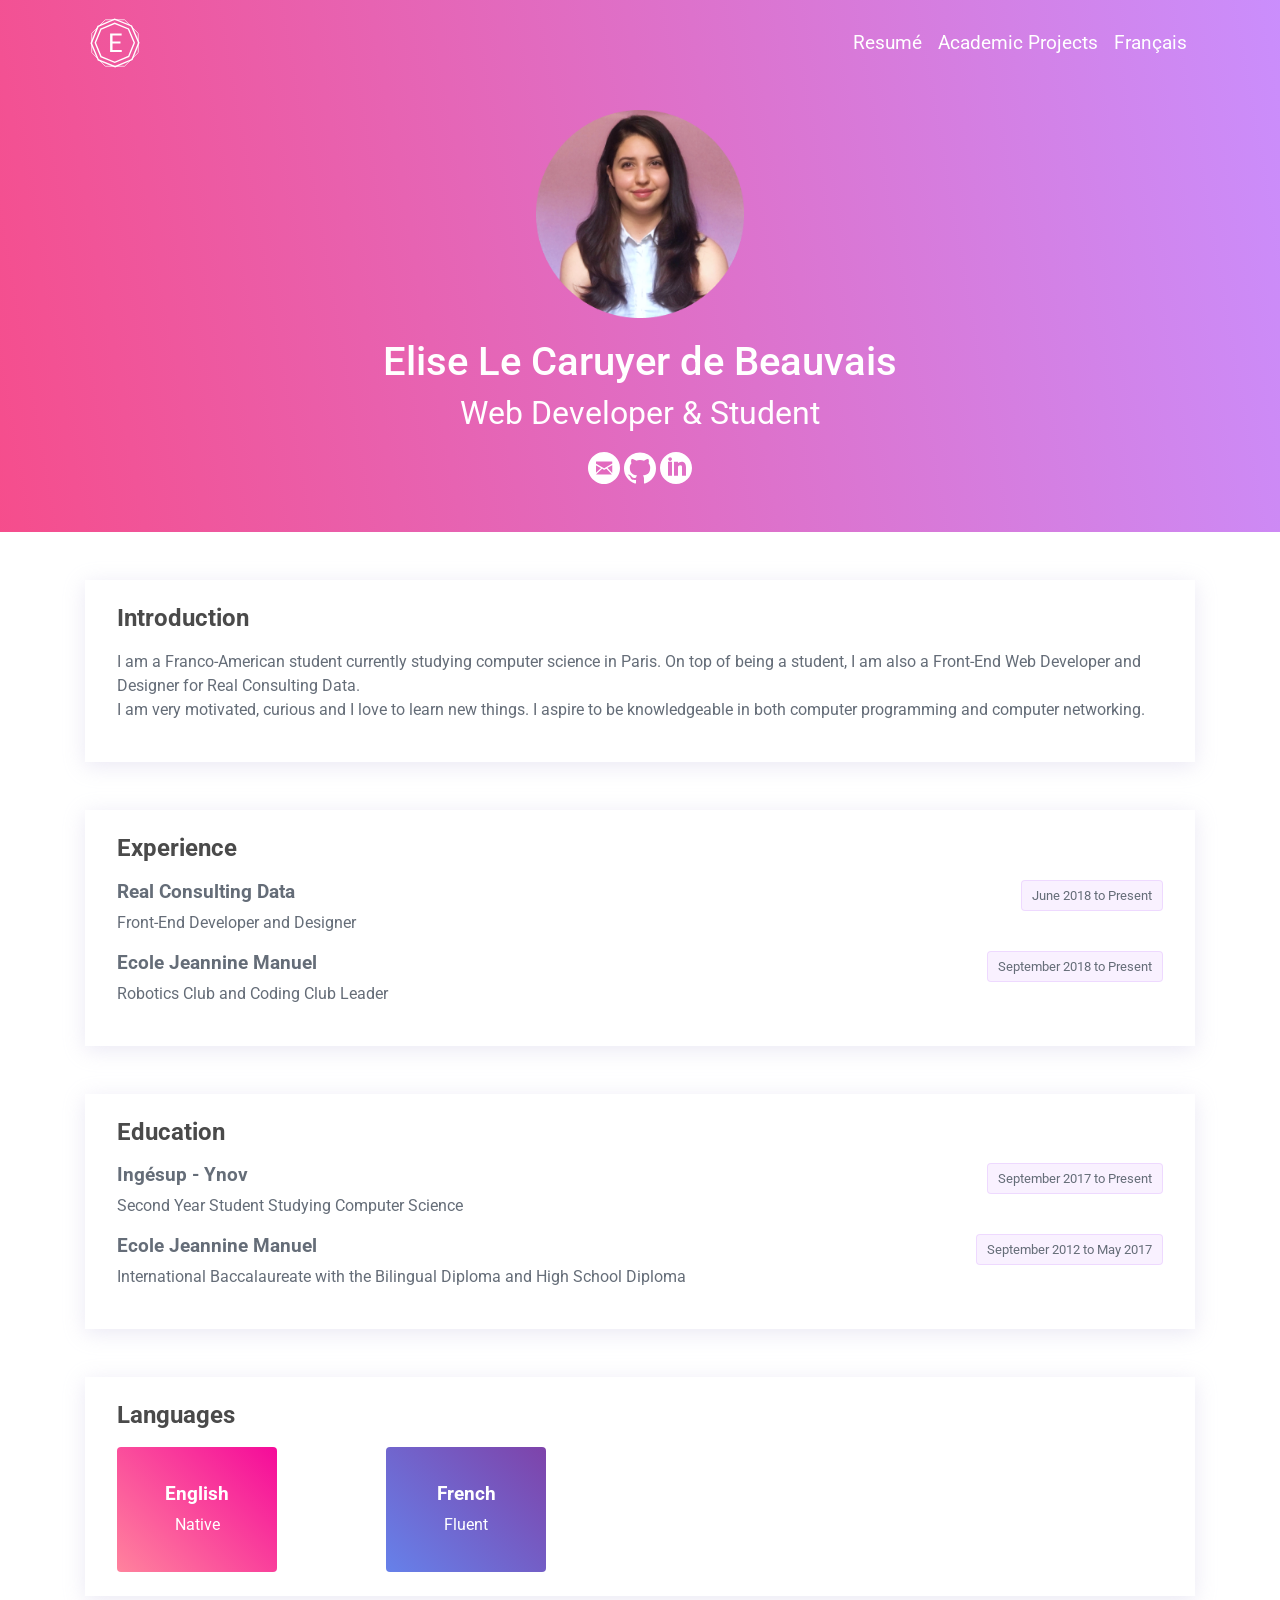
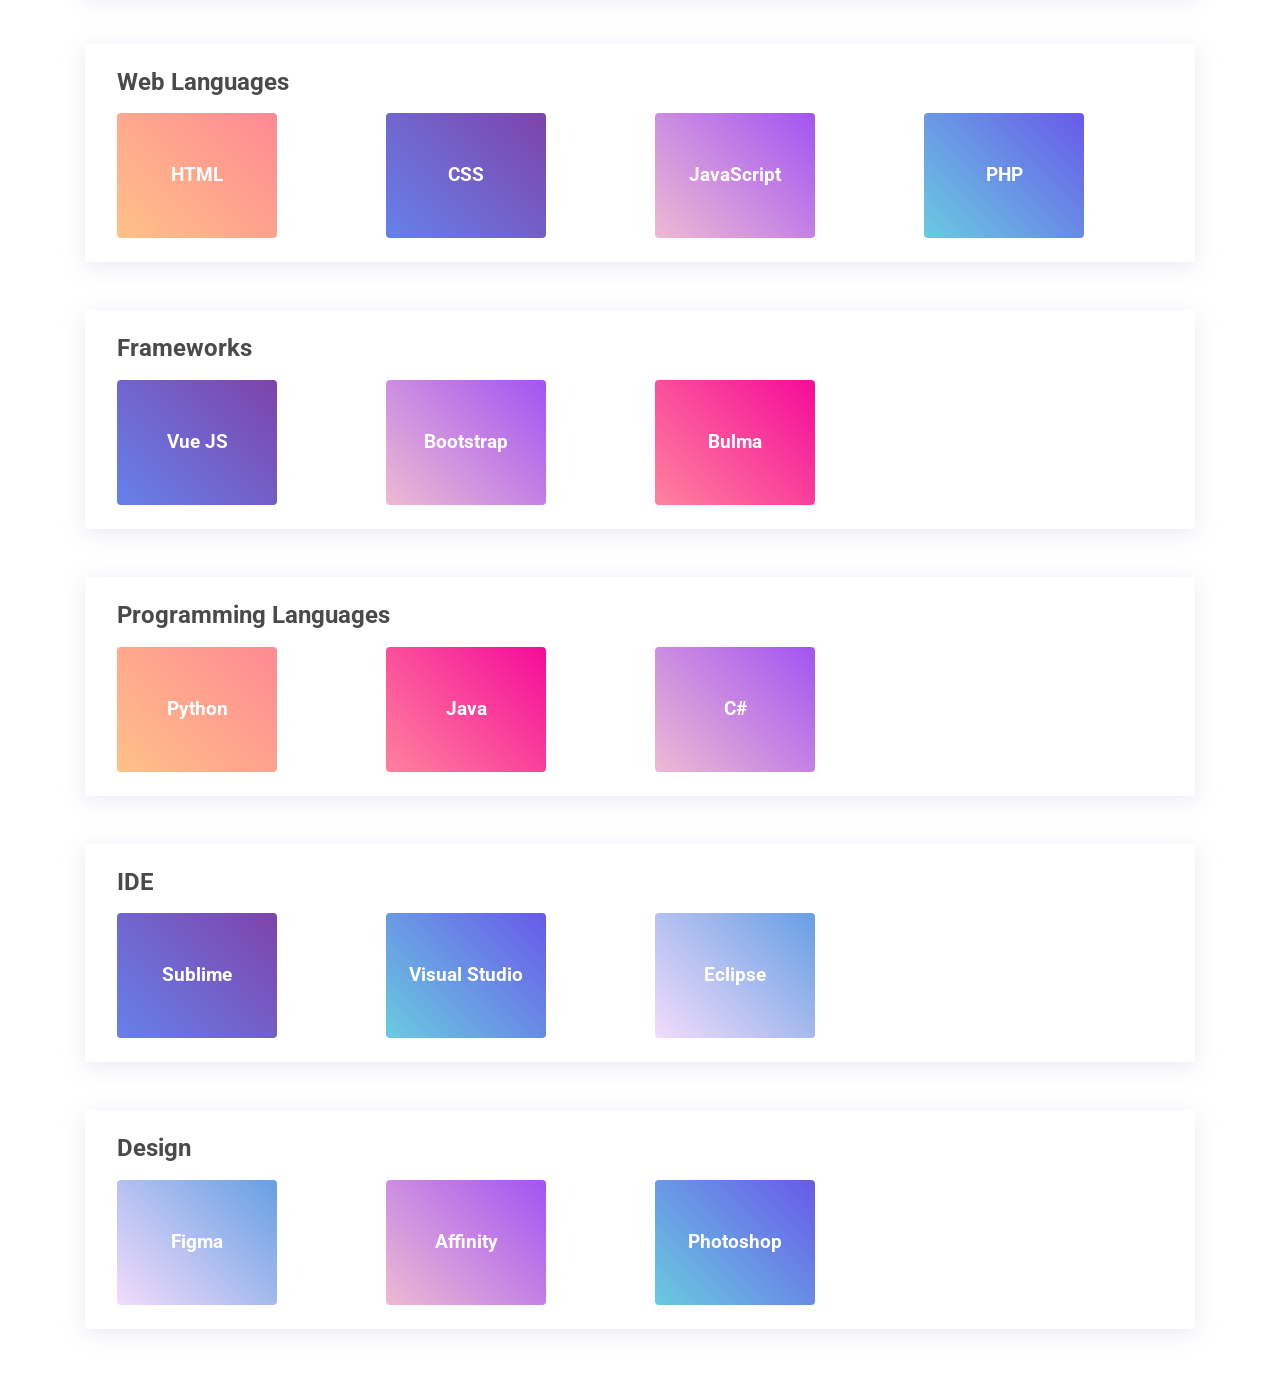
==== index.html @ 72088683 ":sparkles: New Online CV" ====
<!DOCTYPE html>
<html>
<head>
	<title>Elise LCDB</title>
	<meta charset="utf-8">
  	<meta name="viewport" content="width=device-width, initial-scale=1">
  	<link rel="stylesheet" type="text/css" href="style.css">
  	<link rel="stylesheet" href="https://maxcdn.bootstrapcdn.com/bootstrap/4.2.1/css/bootstrap.min.css">
  	<script src="https://ajax.googleapis.com/ajax/libs/jquery/3.3.1/jquery.min.js"></script>
  	<script src="https://cdnjs.cloudflare.com/ajax/libs/popper.js/1.14.6/umd/popper.min.js"></script>
  	<script src="https://maxcdn.bootstrapcdn.com/bootstrap/4.2.1/js/bootstrap.min.js"></script>
  	<link rel="icon" href="Favicon.png" type="image/x-icon"/>
<link rel="shortcut icon" href="Favicon.png" type="image/x-icon"/>
</head>
<body>
	<div class="header">
	<nav class="navbar navbar-expand-md navbar-dark">
		<div class="container">
  <a class="navbar-brand" href="#"><img src="Images/Logo.svg"></a>

  <!-- Toggler/collapsibe Button -->
  <button class="navbar-toggler" type="button" data-toggle="collapse" data-target="#collapsibleNavbar">
    <span class="navbar-toggler-icon"></span>
  </button>

  <!-- Navbar links -->
  <div class="collapse navbar-collapse" id="collapsibleNavbar">
    <ul class="navbar-nav ml-auto">
      <li class="nav-item">
        <a class="nav-link" href="#cv">Resumé</a>
      </li>
      <li class="nav-item">
        <a class="nav-link" href="https://github.com/elise-lcdb/Academic-Projects">Academic Projects</a>
      </li>
      <li class="nav-item">
        <a class="nav-link" href="index-fr.html">Français</a>
      </li> 
    </ul>
  </div> 
</div>
</nav>
<div class="container introduction">
	<br>
	<center>
	<img class="profile-image" src="Images/Elise-Profile.png">
	<h1>Elise Le Caruyer de Beauvais</h1>
	<h2>Web Developer & Student</h2>
	<a href="mailto:elise.lcdb@gmail.com"><img class="contact-icons" src="Images/mail.svg"></a>
	<a href="https://github.com/elise-lcdb"><img class="contact-icons" src="Images/github.svg"></a>
	<a href="https://www.linkedin.com/in/elise-lcdb/"><img class="contact-icons" src="Images/linkedin.svg"></a>
</center>
<br>
<br>
</div>
</div>
<br>
<br>
<section>
	<div class="container" id="cv">
		<div class="resume-card">
			<div class="card-container">
			<h4 class="resume-card-title">Introduction</h4>
			<p class="resume-card-title-paragraph">I am a Franco-American student currently studying computer science in Paris. On top of being a student, I am also a Front-End Web Developer and Designer for Real Consulting Data. <br> I am very motivated, curious and I love to learn new things. I aspire to be knowledgeable in both computer programming and computer networking.</p>
			</div>
		</div>
		<br>
		<br>
		<div class="resume-card">
			<div class="card-container">
			<h4 class="resume-card-title">Experience</h4>
			<div>
			<h6 class="resume-card-title6">Real Consulting Data</h6>
			<div class="resume-card-tag">
				<p class="resume-card-tag-content">June 2018 to Present</p>
			</div>
			</div>
			<p class="resume-card-title-paragraph">Front-End Developer and Designer</p>
			<div>
			<h6 class="resume-card-title6">Ecole Jeannine Manuel</h6>
			<div class="resume-card-tag">
				<p class="resume-card-tag-content">September 2018 to Present</p>
			</div>
			</div>
			<p class="resume-card-title-paragraph">Robotics Club and Coding Club Leader</p>
			</div>
		</div>
		<br>
		<br>
		<div class="resume-card">
			<div class="card-container">
			<h4 class="resume-card-title">Education</h4>
			<div>
			<h6 class="resume-card-title6">Ingésup - Ynov</h6>
			<div class="resume-card-tag">
				<p class="resume-card-tag-content">September 2017 to Present</p>
			</div>
			</div>
			<p class="resume-card-title-paragraph">Second Year Student Studying Computer Science</p>
			<div>
			<h6 class="resume-card-title6">Ecole Jeannine Manuel</h6>
			<div class="resume-card-tag">
				<p class="resume-card-tag-content">September 2012 to May 2017</p>
			</div>
			</div>
			<p class="resume-card-title-paragraph">International Baccalaureate with the Bilingual Diploma and High School Diploma</p>
			</div>
		</div>
		<br>
		<br>
		<div class="resume-card">
			<div class="card-container">
			<h4 class="resume-card-title">Languages</h4>
			<div class="row">
				<div class="col-md-3">
					<div class="skills-card pink">
						<h6 class="skills-card-title" style="padding-top: 15px !important;">English</h6>
						<p class="skills-card-subtitle">Native</p>
					</div>
				</div>
				<div class="col-md-3">
					<div class="skills-card purple">
						<h6 class="skills-card-title" style="padding-top: 15px !important;">French</h6>
						<p class="skills-card-subtitle">Fluent</p>
					</div>
				</div>
			</div>
			</div>
		</div>
		<br>
		<br>
		<div class="resume-card">
			<div class="card-container">
			<h4 class="resume-card-title">Web Languages</h4>
			<div class="row">
				<div class="col-md-3">
					<div class="skills-card orange">
						<h6 class="skills-card-title">HTML</h6>
					</div>
				</div>
				<div class="col-md-3">
					<div class="skills-card purple">
						<h6 class="skills-card-title">CSS</h6>
					</div>
				</div>
				<div class="col-md-3">
					<div class="skills-card lavender">
						<h6 class="skills-card-title">JavaScript</h6>
					</div>
				</div>
				<div class="col-md-3">
					<div class="skills-card blue">
						<h6 class="skills-card-title">PHP</h6>
					</div>
				</div>
			</div>
			</div>
		</div>
		<br>
		<br>
		<div class="resume-card">
			<div class="card-container">
			<h4 class="resume-card-title">Frameworks</h4>
			<div class="row">
				<div class="col-md-3">
					<div class="skills-card purple">
						<h6 class="skills-card-title">Vue JS</h6>
					</div>
				</div>
				<div class="col-md-3">
					<div class="skills-card lavender">
						<h6 class="skills-card-title">Bootstrap</h6>
					</div>
				</div>
				<div class="col-md-3">
					<div class="skills-card pink">
						<h6 class="skills-card-title">Bulma</h6>
					</div>
				</div>
			</div>
			</div>
		</div>
		<br>
		<br>
		<div class="resume-card">
			<div class="card-container">
			<h4 class="resume-card-title">Programming Languages</h4>
			<div class="row">
				<div class="col-md-3">
					<div class="skills-card orange">
						<h6 class="skills-card-title">Python</h6>
					</div>
				</div>
				<div class="col-md-3">
					<div class="skills-card pink">
						<h6 class="skills-card-title">Java</h6>
					</div>
				</div>
				<div class="col-md-3">
					<div class="skills-card lavender">
						<h6 class="skills-card-title">C#</h6>
					</div>
				</div>
			</div>
			</div>
		</div>
		<br>
		<br>
		<div class="resume-card">
			<div class="card-container">
			<h4 class="resume-card-title">IDE</h4>
			<div class="row">
				<div class="col-md-3">
					<div class="skills-card purple">
						<h6 class="skills-card-title">Sublime</h6>
					</div>
				</div>
				<div class="col-md-3">
					<div class="skills-card blue">
						<h6 class="skills-card-title">Visual Studio</h6>
					</div>
				</div>
				<div class="col-md-3">
					<div class="skills-card powderblue">
						<h6 class="skills-card-title">Eclipse</h6>
					</div>
				</div>
			</div>
			</div>
		</div>
		<br>
		<br>
		<div class="resume-card">
			<div class="card-container">
			<h4 class="resume-card-title">Design</h4>
			<div class="row">
				<div class="col-md-3">
					<div class="skills-card powderblue">
						<h6 class="skills-card-title">Figma</h6>
					</div>
				</div>
				<div class="col-md-3">
					<div class="skills-card lavender">
						<h6 class="skills-card-title">Affinity</h6>
					</div>
				</div>
				<div class="col-md-3">
					<div class="skills-card blue">
						<h6 class="skills-card-title">Photoshop</h6>
					</div>
				</div>
			</div>
			</div>
		</div>
	</div>
</section>
<br>
<br>


</body>
</html>
---- style.css ----
/**************************
		   FONTS
**************************/
@import url('https://fonts.googleapis.com/css?family=Roboto:400,500,700');
body{
	font-family: 'Roboto', sans-serif;
}
/**************************
		   NAVBAR
**************************/
.header .navbar{

}
.header .nav-link{
	color: white !important;
	font-size: 1.2em;
}
.header .navbar-brand img{
	width: 3em;
	height: auto;
}
.navbar-dark .navbar-toggler{
	border: none !important;
	color: white !important;
}
/**************************
		 HEADER
**************************/
.header{
	background: linear-gradient(80.07deg, rgba(244, 46, 120, 0.85) 0%, rgba(193, 122, 252, 0.85) 100%);;
}
.profile-image{
	margin: 0 auto;
	width: 13em;
	height: auto;
}
.introduction{
	color: white;
}
.introduction h1{
	margin-top: 0.5em;
}
.introduction h2{
	font-weight: 400;
	margin-bottom: 20px;
}
.contact-icons{
	width: 2em;
	height: auto;

}
/**************************
		RESUMÉ
**************************/
.resume-card{
	box-shadow: 0 4px 20px 0 RGBA(184,178,217,.3);
}
.card-container{
	padding: 1.5em 2em;
}
.resume-card-title{
	color: #4a4a4a;
	font-weight: bold;
	margin-bottom: 0.7em;
}
.resume-card-title6{
	color: #656D78;
	font-weight: bold;
	font-size: 1.2em;
	display: inline-block;
}
.resume-card-title-paragraph{
	color: #656D78;
}
.resume-card-tag{
	border: 1px solid rgba(193, 122, 252, 0.2);
	border-radius: 4px;
	background: rgba(193, 122, 252, 0.1);
	padding: 5px 10px;
	width: fit-content;
	display: inline-block;
	float: right;
}
.resume-card-tag-content{
	margin-bottom: 0px;
	color: #656D78;
	font-size: 0.8em;
}
.skills-card{
	text-align: center;
	border-radius: 4px;
	padding: 20px 10px;
	width: 160px;
    height: 125px;
}
.skills-card-title{
	color: white;
	font-size: 1.2em;
	font-weight: bold;
	padding-top: 30px;
}
.skills-card-subtitle{
	color: white;
	margin-bottom: 0px !important;
}
.skills-card.pink{
	background: linear-gradient(45deg, #FF839D 0%, #F50B9A 100%);
}
.skills-card.purple{
	background: linear-gradient(45deg, #6681EA 0%, #7E43AA 100%);
}
.skills-card.orange{
	background: linear-gradient(45deg, #FEC188 0%, #FF8993 100%);
}
.skills-card.lavender{
	background: linear-gradient(45deg, #EFBAD3 0%, #A254F2 100%);
}
.skills-card.blue{
	background: linear-gradient(45deg, #6ACBE0 0%, #6859EA 100%);
}
.skills-card.powderblue{
	background: linear-gradient(45deg, #F3DCFB 0%, #679FE4 100%);
}
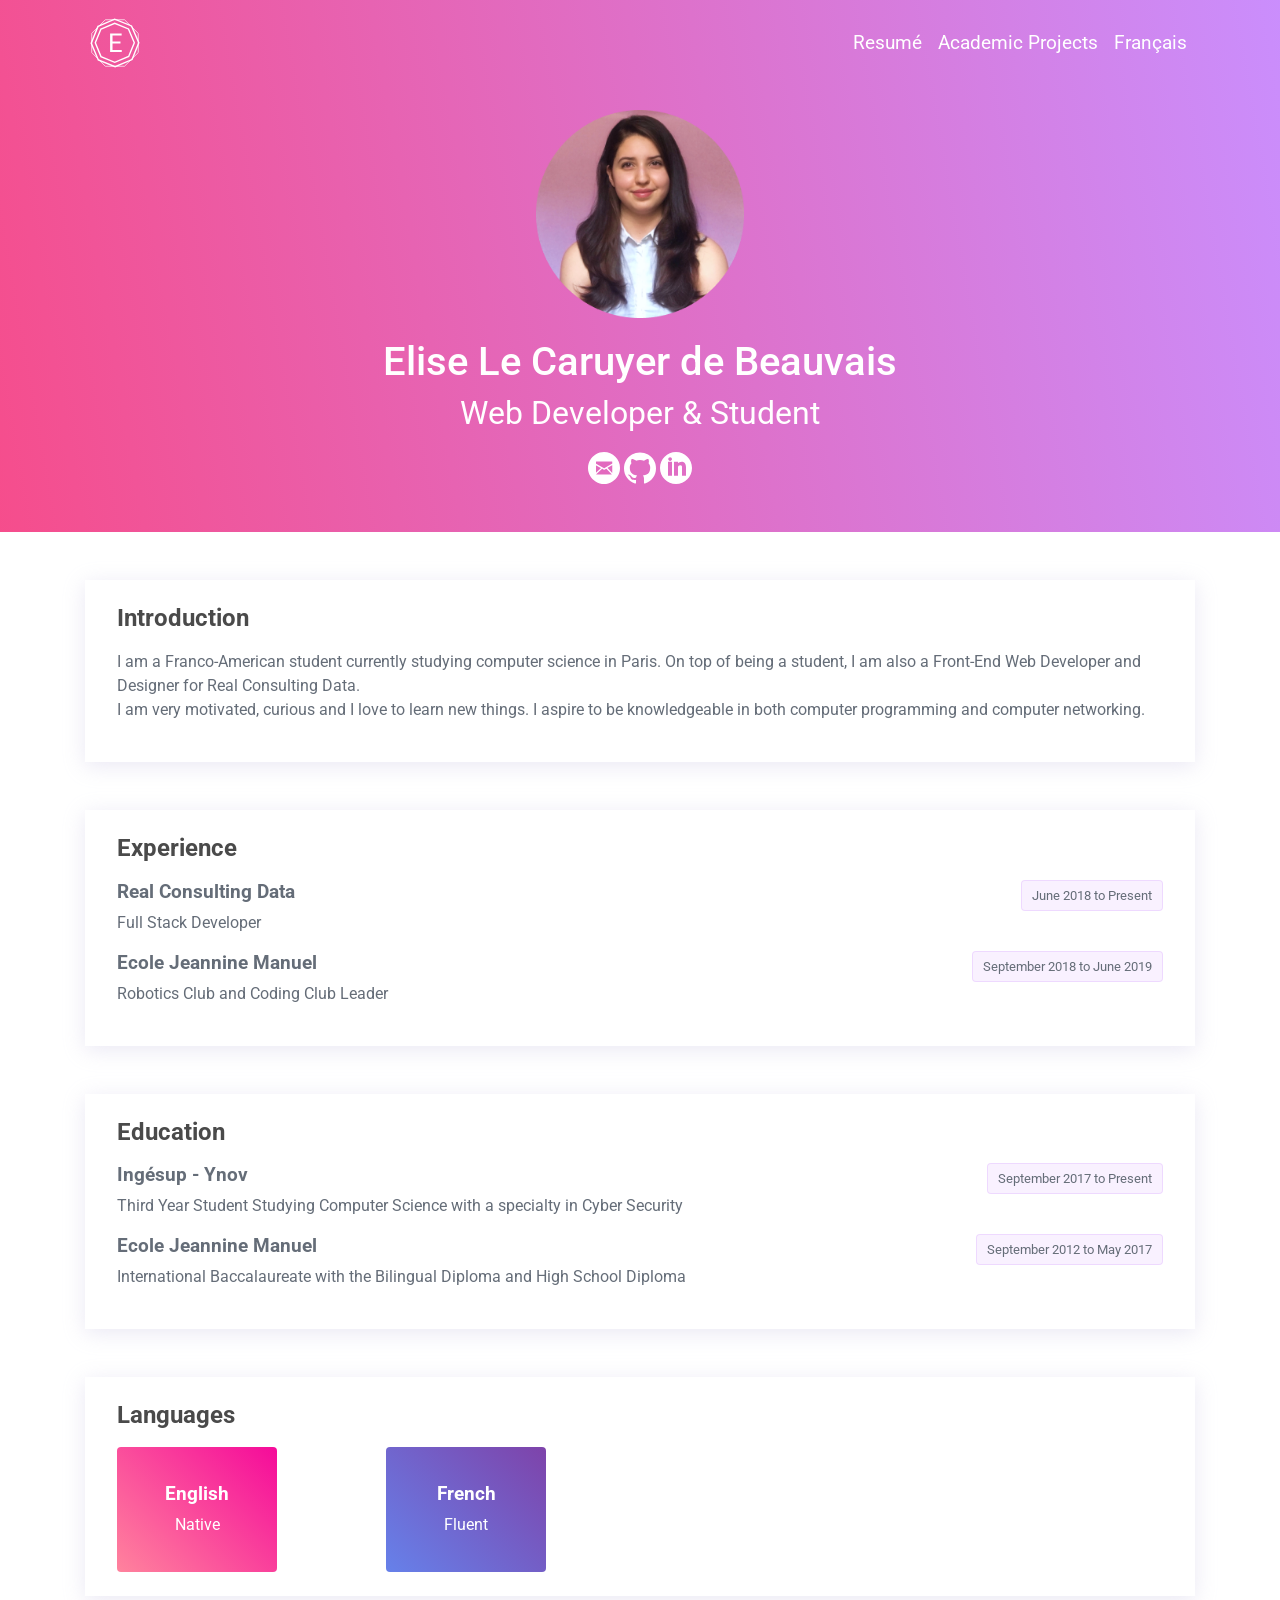
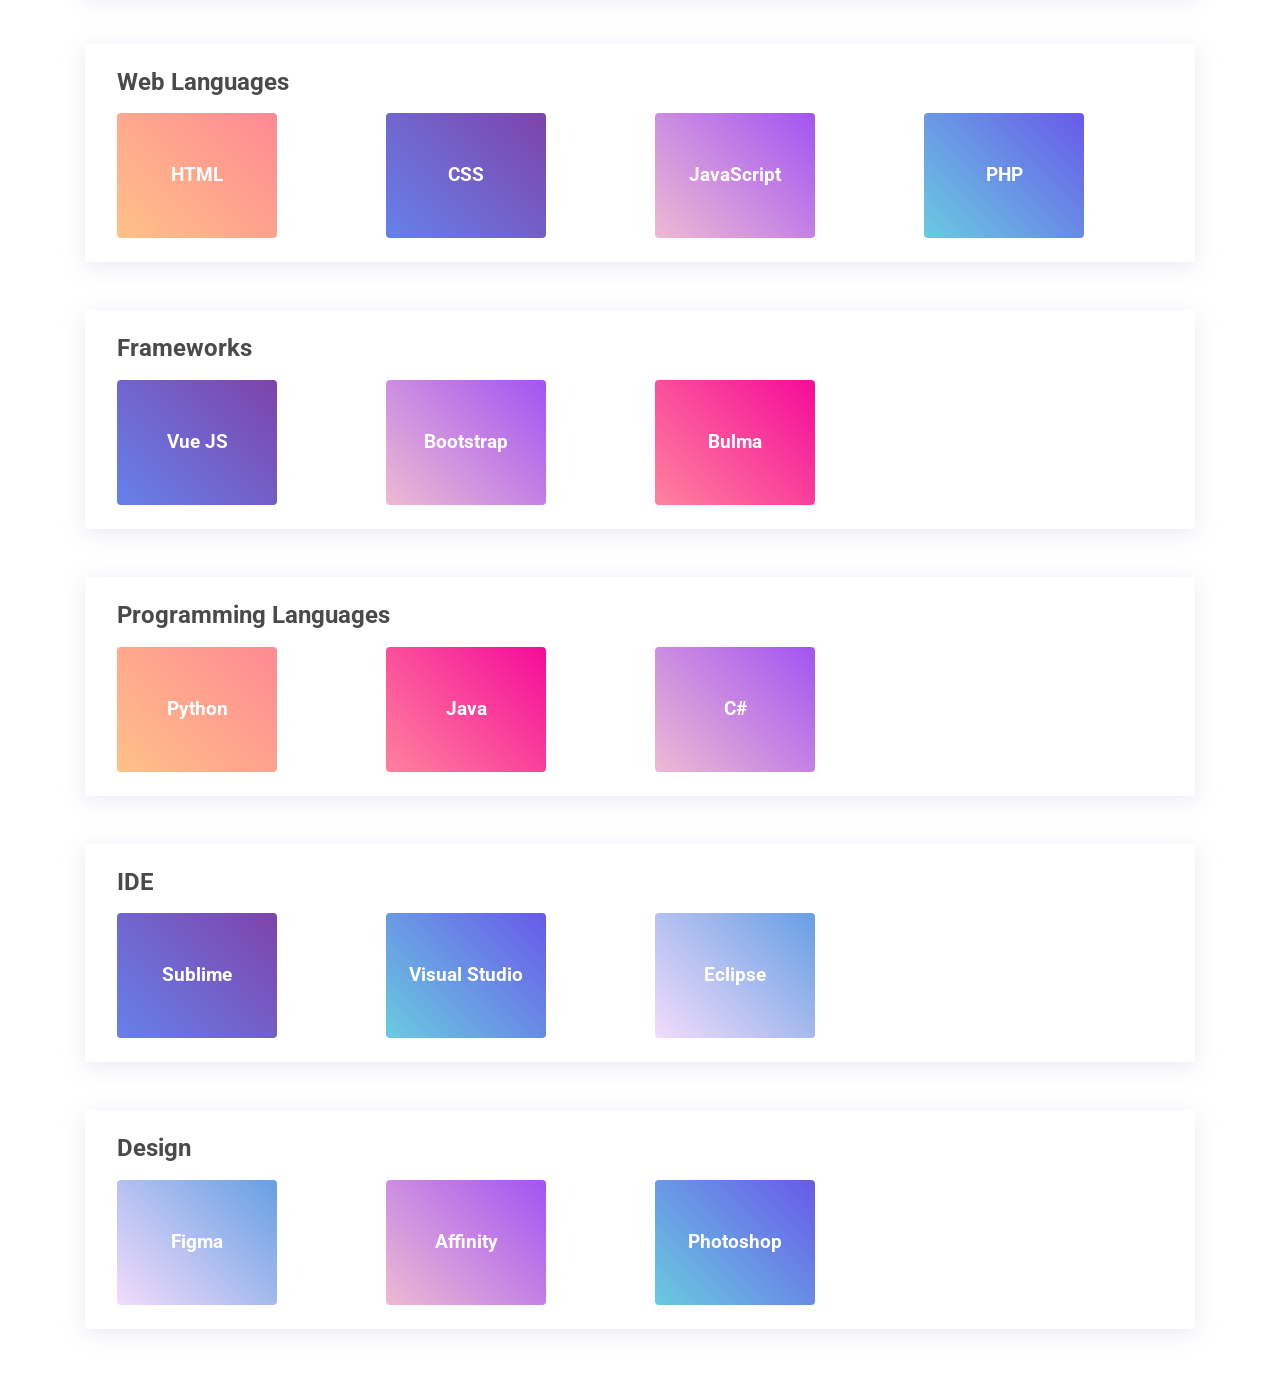
==== commit c91f7488: "🌻Update Info" ====
--- a/index.html
+++ b/index.html
@@ -74,11 +74,11 @@
 				<p class="resume-card-tag-content">June 2018 to Present</p>
 			</div>
 			</div>
-			<p class="resume-card-title-paragraph">Front-End Developer and Designer</p>
+			<p class="resume-card-title-paragraph">Full Stack Developer</p>
 			<div>
 			<h6 class="resume-card-title6">Ecole Jeannine Manuel</h6>
 			<div class="resume-card-tag">
-				<p class="resume-card-tag-content">September 2018 to Present</p>
+				<p class="resume-card-tag-content">September 2018 to June 2019</p>
 			</div>
 			</div>
 			<p class="resume-card-title-paragraph">Robotics Club and Coding Club Leader</p>
@@ -95,7 +95,7 @@
 				<p class="resume-card-tag-content">September 2017 to Present</p>
 			</div>
 			</div>
-			<p class="resume-card-title-paragraph">Second Year Student Studying Computer Science</p>
+			<p class="resume-card-title-paragraph">Third Year Student Studying Computer Science with a specialty in Cyber Security</p>
 			<div>
 			<h6 class="resume-card-title6">Ecole Jeannine Manuel</h6>
 			<div class="resume-card-tag">
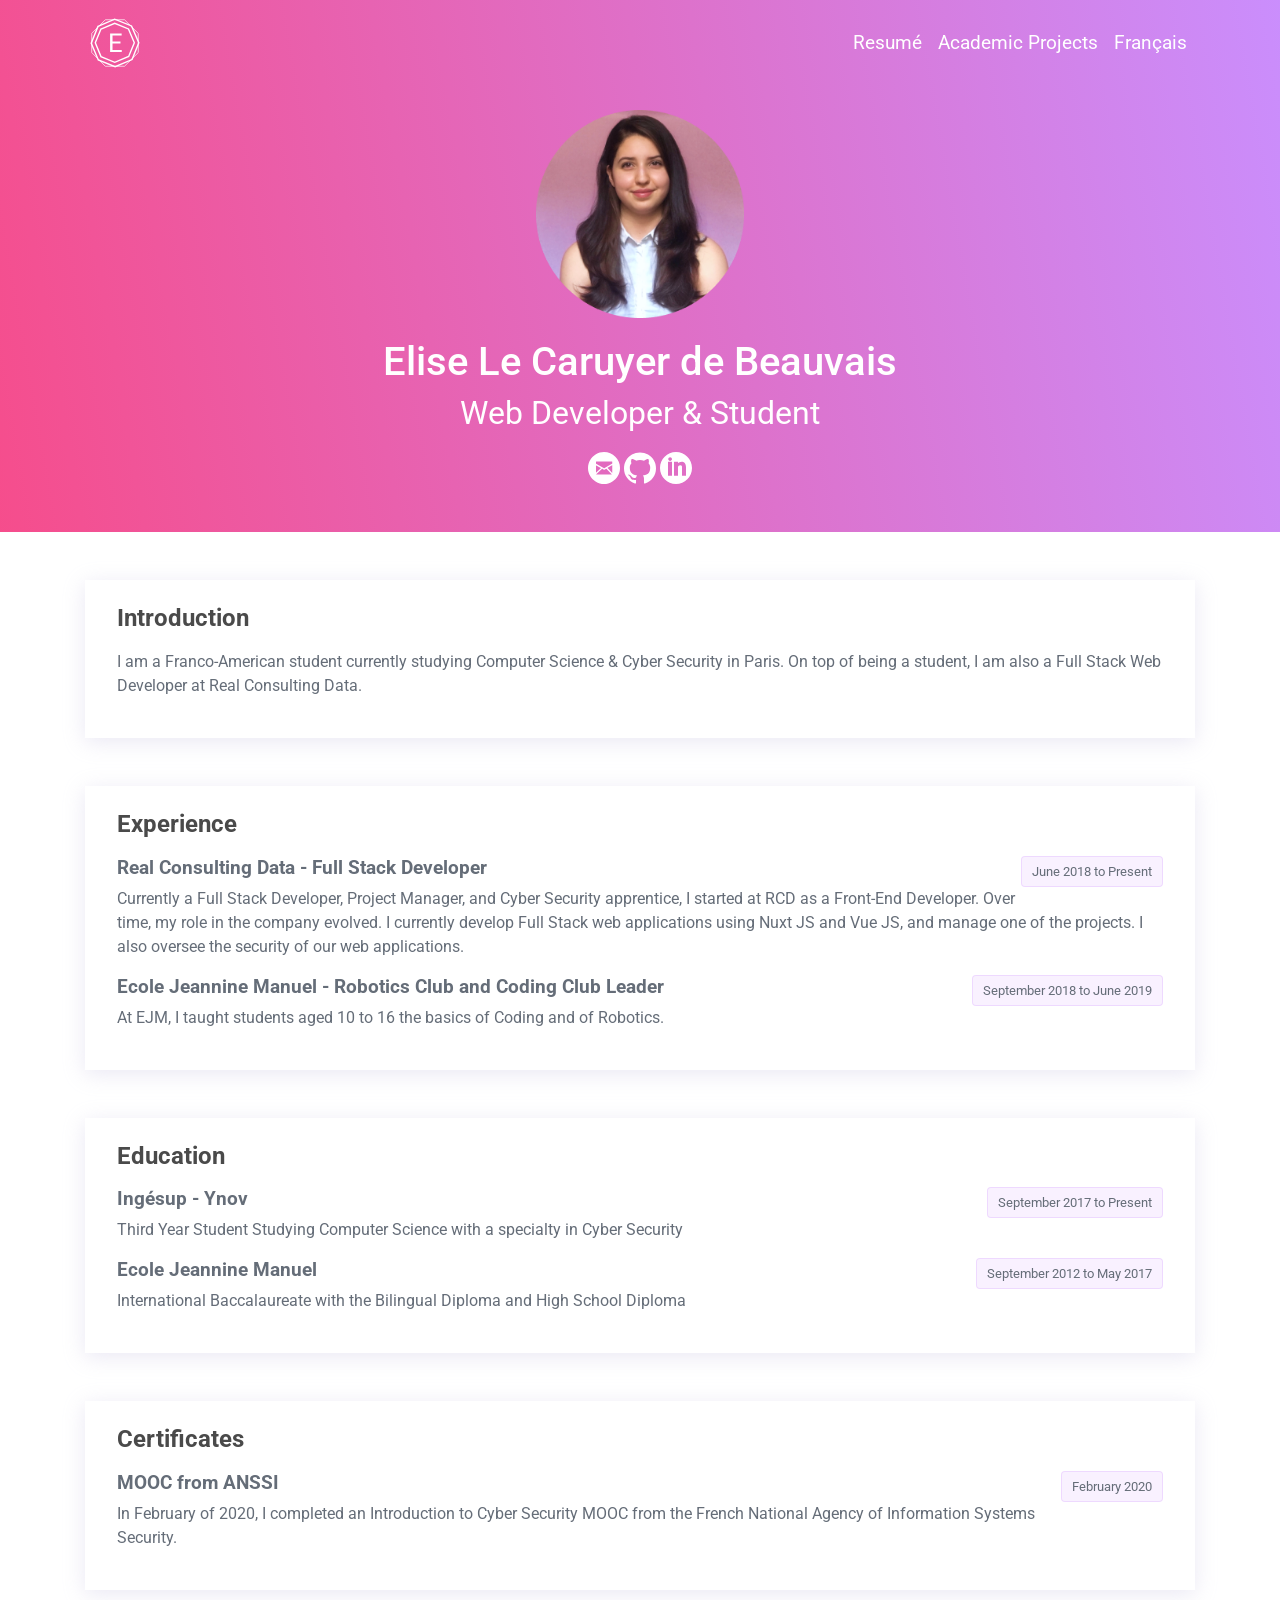
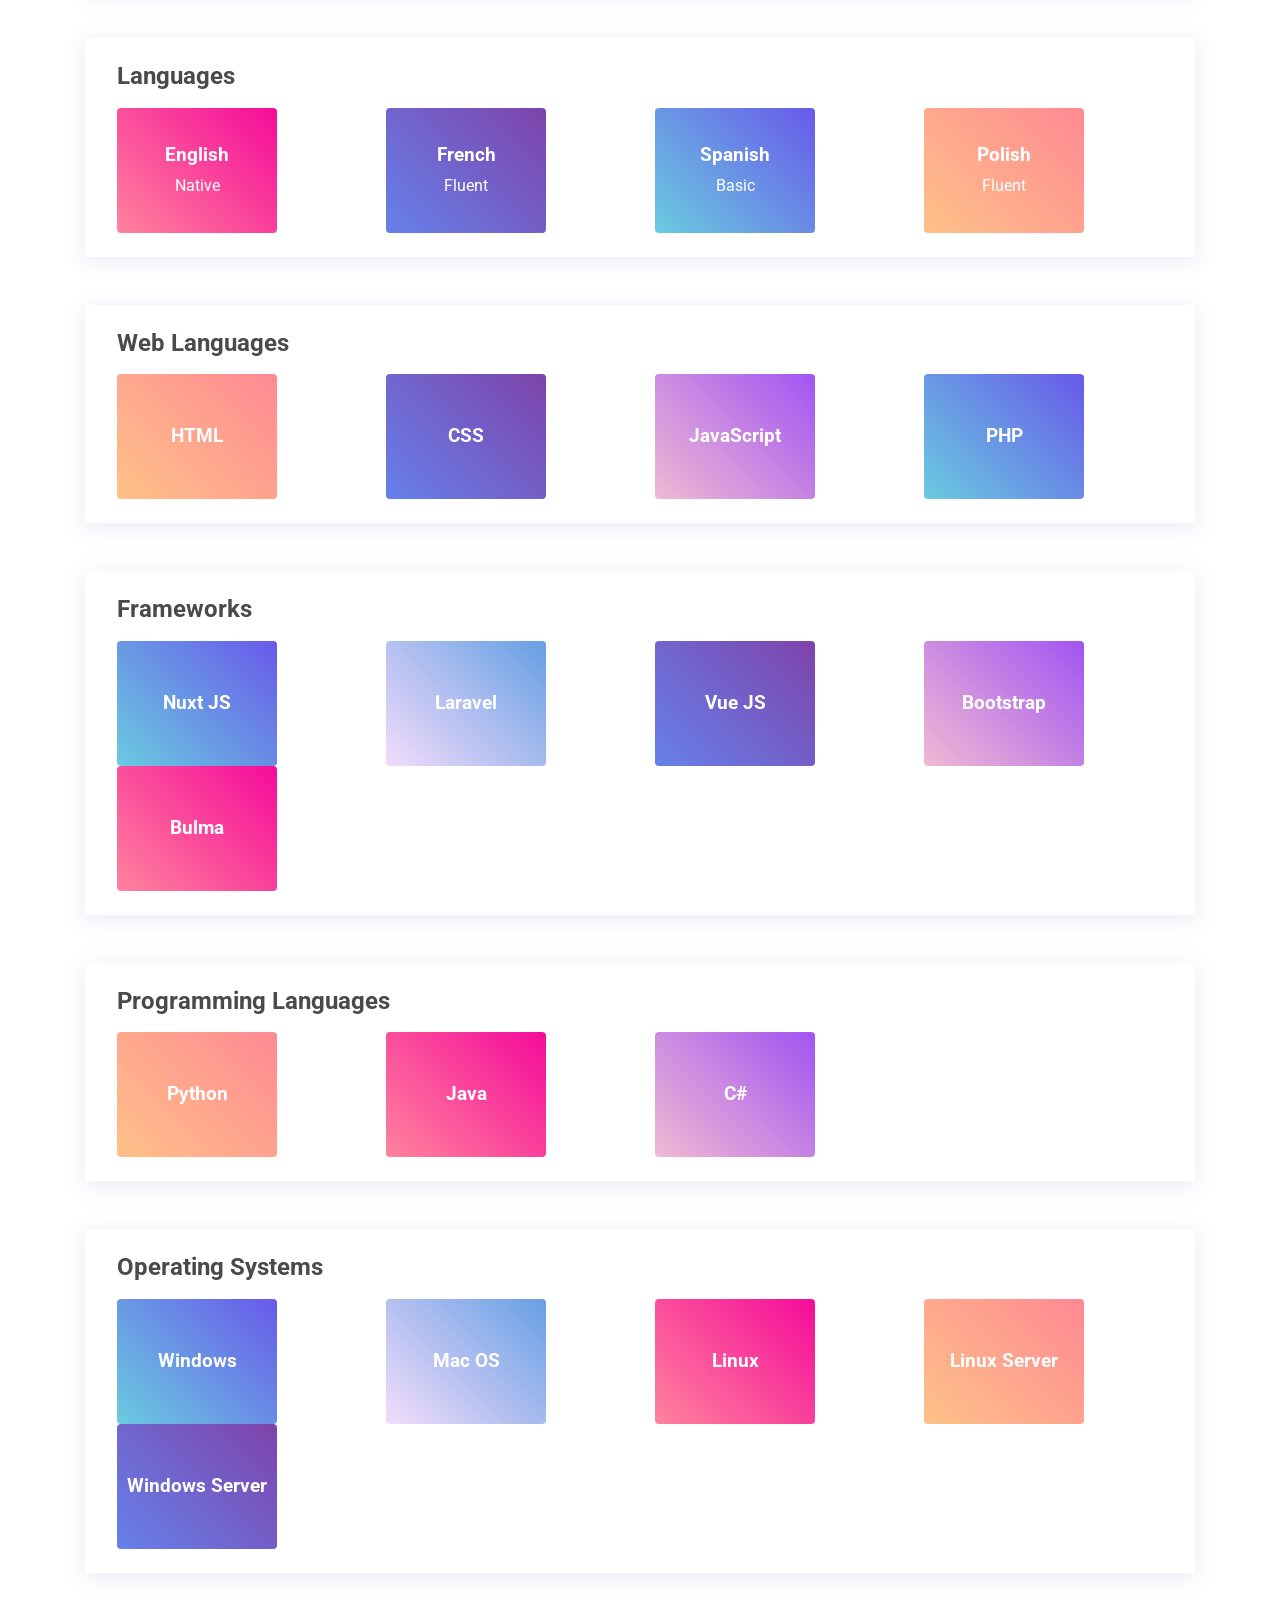
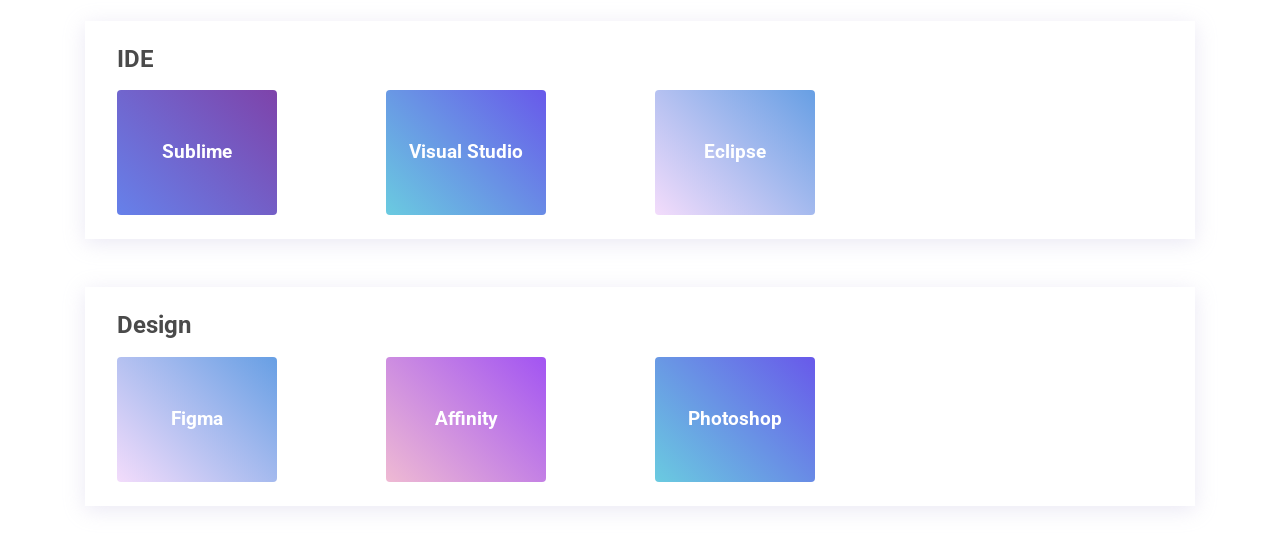
==== commit c909706f: "🌻Info updated with cyber security information" ====
--- a/index.html
+++ b/index.html
@@ -60,7 +60,7 @@
 		<div class="resume-card">
 			<div class="card-container">
 			<h4 class="resume-card-title">Introduction</h4>
-			<p class="resume-card-title-paragraph">I am a Franco-American student currently studying computer science in Paris. On top of being a student, I am also a Front-End Web Developer and Designer for Real Consulting Data. <br> I am very motivated, curious and I love to learn new things. I aspire to be knowledgeable in both computer programming and computer networking.</p>
+			<p class="resume-card-title-paragraph">I am a Franco-American student currently studying Computer Science & Cyber Security in Paris. On top of being a student, I am also a Full Stack Web Developer at Real Consulting Data.</p>
 			</div>
 		</div>
 		<br>
@@ -69,40 +69,54 @@
 			<div class="card-container">
 			<h4 class="resume-card-title">Experience</h4>
 			<div>
-			<h6 class="resume-card-title6">Real Consulting Data</h6>
+			<h6 class="resume-card-title6">Real Consulting Data - Full Stack Developer</h6>
 			<div class="resume-card-tag">
 				<p class="resume-card-tag-content">June 2018 to Present</p>
 			</div>
 			</div>
-			<p class="resume-card-title-paragraph">Full Stack Developer</p>
+			<p class="resume-card-title-paragraph">Currently a Full Stack Developer, Project Manager, and Cyber Security apprentice, I started at RCD as a Front-End Developer. Over time, my role in the company evolved. I currently develop Full Stack web applications using Nuxt JS and Vue JS, and manage one of the projects. I also oversee the security of our web applications. </p>
+			<div>
+			<h6 class="resume-card-title6">Ecole Jeannine Manuel - Robotics Club and Coding Club Leader</h6>
+			<div class="resume-card-tag">
+				<p class="resume-card-tag-content">September 2018 to June 2019</p>
+			</div>
+			</div>
+			<p class="resume-card-title-paragraph">At EJM, I taught students aged 10 to 16 the basics of Coding and of Robotics.</p>
+			</div>
+		</div>
+		<br>
+		<br>
+		<div class="resume-card">
+			<div class="card-container">
+			<h4 class="resume-card-title">Education</h4>
+			<div>
+			<h6 class="resume-card-title6">Ingésup - Ynov</h6>
+			<div class="resume-card-tag">
+				<p class="resume-card-tag-content">September 2017 to Present</p>
+			</div>
+			</div>
+			<p class="resume-card-title-paragraph">Third Year Student Studying Computer Science with a specialty in Cyber Security</p>
 			<div>
 			<h6 class="resume-card-title6">Ecole Jeannine Manuel</h6>
 			<div class="resume-card-tag">
-				<p class="resume-card-tag-content">September 2018 to June 2019</p>
-			</div>
-			</div>
-			<p class="resume-card-title-paragraph">Robotics Club and Coding Club Leader</p>
-			</div>
-		</div>
-		<br>
-		<br>
-		<div class="resume-card">
-			<div class="card-container">
-			<h4 class="resume-card-title">Education</h4>
-			<div>
-			<h6 class="resume-card-title6">Ingésup - Ynov</h6>
-			<div class="resume-card-tag">
-				<p class="resume-card-tag-content">September 2017 to Present</p>
-			</div>
-			</div>
-			<p class="resume-card-title-paragraph">Third Year Student Studying Computer Science with a specialty in Cyber Security</p>
-			<div>
-			<h6 class="resume-card-title6">Ecole Jeannine Manuel</h6>
-			<div class="resume-card-tag">
 				<p class="resume-card-tag-content">September 2012 to May 2017</p>
 			</div>
 			</div>
 			<p class="resume-card-title-paragraph">International Baccalaureate with the Bilingual Diploma and High School Diploma</p>
+			</div>
+		</div>
+		<br>
+		<br>
+				<div class="resume-card">
+			<div class="card-container">
+			<h4 class="resume-card-title">Certificates</h4>
+			<div>
+			<h6 class="resume-card-title6">MOOC from ANSSI</h6>
+			<div class="resume-card-tag">
+				<p class="resume-card-tag-content">February 2020</p>
+			</div>
+			</div>
+			<p class="resume-card-title-paragraph">In February of 2020, I completed an Introduction to Cyber Security MOOC from the French National Agency of Information Systems Security.</p>
 			</div>
 		</div>
 		<br>
@@ -123,6 +137,18 @@
 						<p class="skills-card-subtitle">Fluent</p>
 					</div>
 				</div>
+				<div class="col-md-3">
+					<div class="skills-card blue">
+						<h6 class="skills-card-title" style="padding-top: 15px !important;">Spanish</h6>
+						<p class="skills-card-subtitle">Basic</p>
+					</div>
+				</div>
+				<div class="col-md-3">
+					<div class="skills-card orange">
+						<h6 class="skills-card-title" style="padding-top: 15px !important;">Polish</h6>
+						<p class="skills-card-subtitle">Fluent</p>
+					</div>
+				</div>
 			</div>
 			</div>
 		</div>
@@ -152,6 +178,7 @@
 						<h6 class="skills-card-title">PHP</h6>
 					</div>
 				</div>
+				
 			</div>
 			</div>
 		</div>
@@ -161,6 +188,16 @@
 			<div class="card-container">
 			<h4 class="resume-card-title">Frameworks</h4>
 			<div class="row">
+				<div class="col-md-3">
+					<div class="skills-card blue">
+						<h6 class="skills-card-title">Nuxt JS</h6>
+					</div>
+				</div>
+				<div class="col-md-3">
+					<div class="skills-card powderblue">
+						<h6 class="skills-card-title">Laravel</h6>
+					</div>
+				</div>
 				<div class="col-md-3">
 					<div class="skills-card purple">
 						<h6 class="skills-card-title">Vue JS</h6>
@@ -176,6 +213,7 @@
 						<h6 class="skills-card-title">Bulma</h6>
 					</div>
 				</div>
+				
 			</div>
 			</div>
 		</div>
@@ -198,6 +236,40 @@
 				<div class="col-md-3">
 					<div class="skills-card lavender">
 						<h6 class="skills-card-title">C#</h6>
+					</div>
+				</div>
+			</div>
+			</div>
+		</div>
+		<br>
+		<br>
+				<div class="resume-card">
+			<div class="card-container">
+			<h4 class="resume-card-title">Operating Systems</h4>
+			<div class="row">
+				<div class="col-md-3">
+					<div class="skills-card blue">
+						<h6 class="skills-card-title">Windows</h6>
+					</div>
+				</div>
+				<div class="col-md-3">
+					<div class="skills-card powderblue">
+						<h6 class="skills-card-title">Mac OS</h6>
+					</div>
+				</div>
+				<div class="col-md-3">
+					<div class="skills-card pink">
+						<h6 class="skills-card-title">Linux</h6>
+					</div>
+				</div>
+				<div class="col-md-3">
+					<div class="skills-card orange">
+						<h6 class="skills-card-title">Linux Server</h6>
+					</div>
+				</div>
+				<div class="col-md-3">
+					<div class="skills-card purple">
+						<h6 class="skills-card-title">Windows Server</h6>
 					</div>
 				</div>
 			</div>
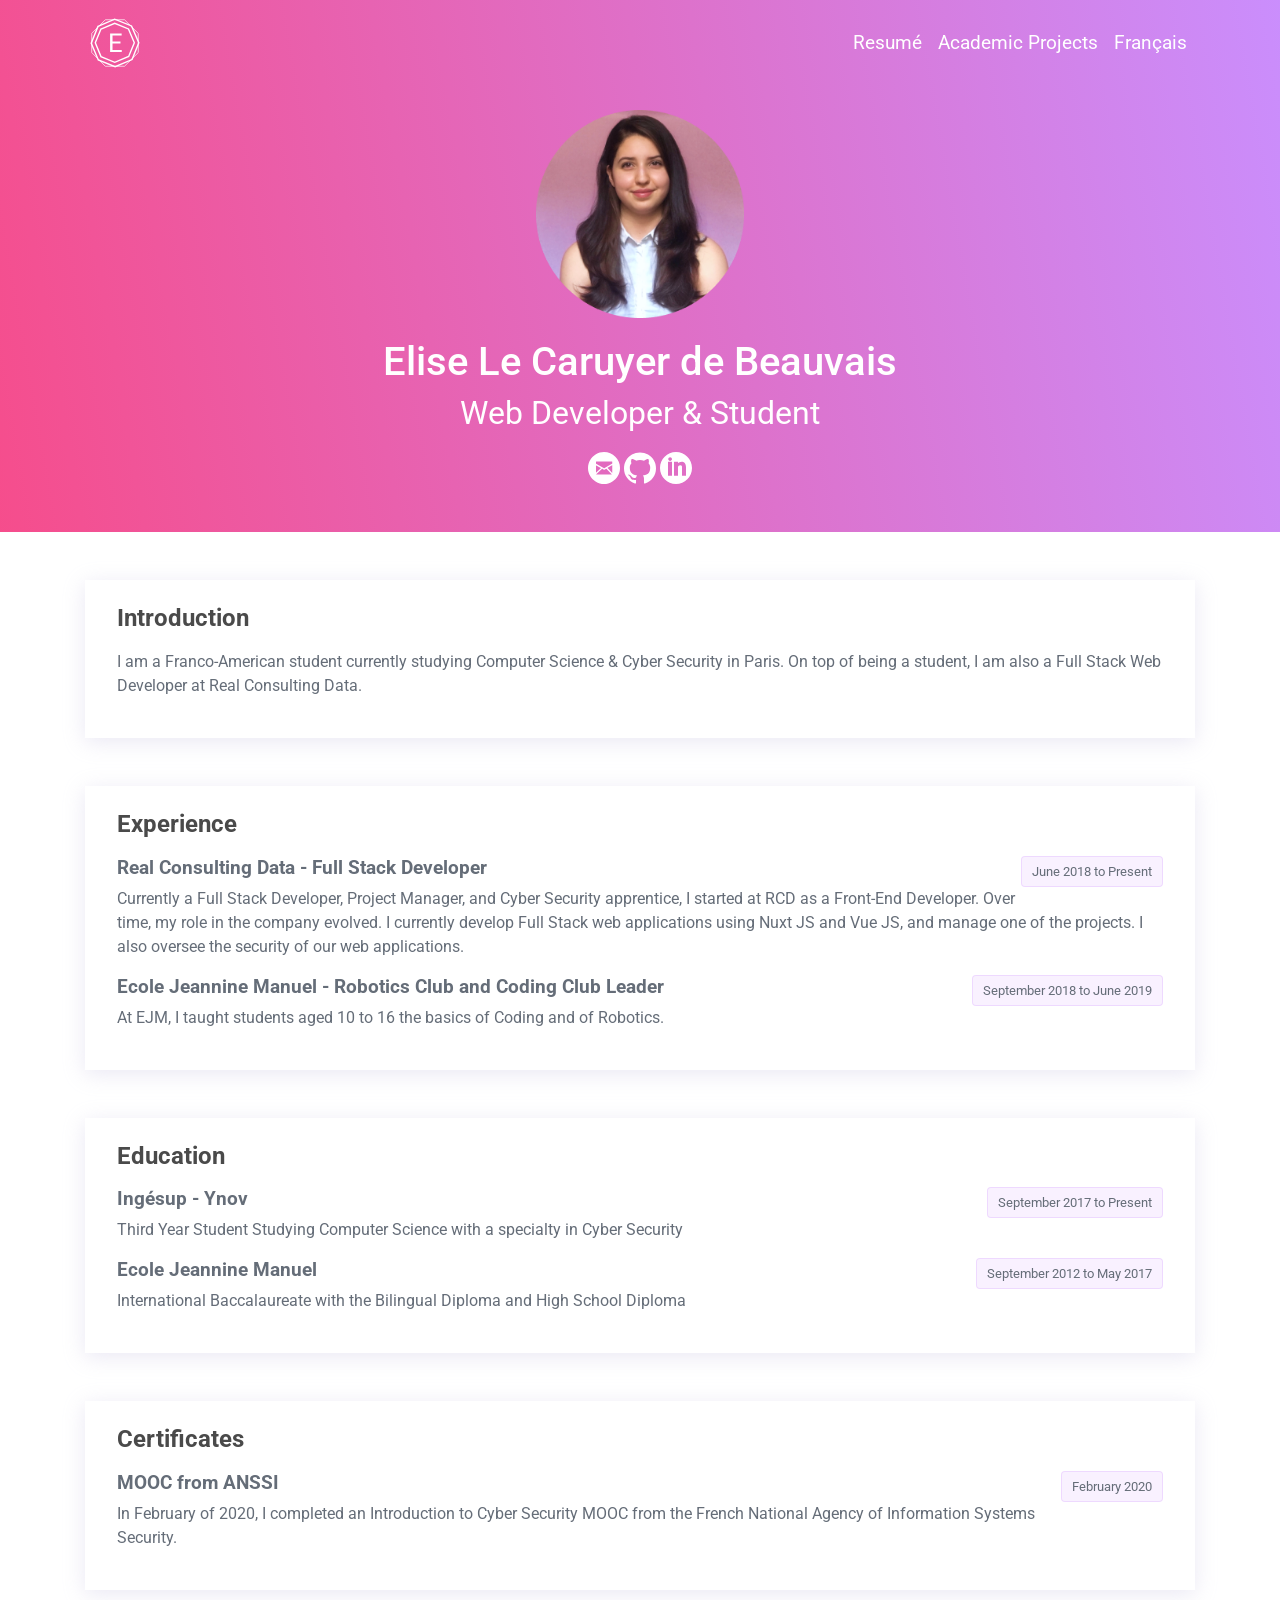
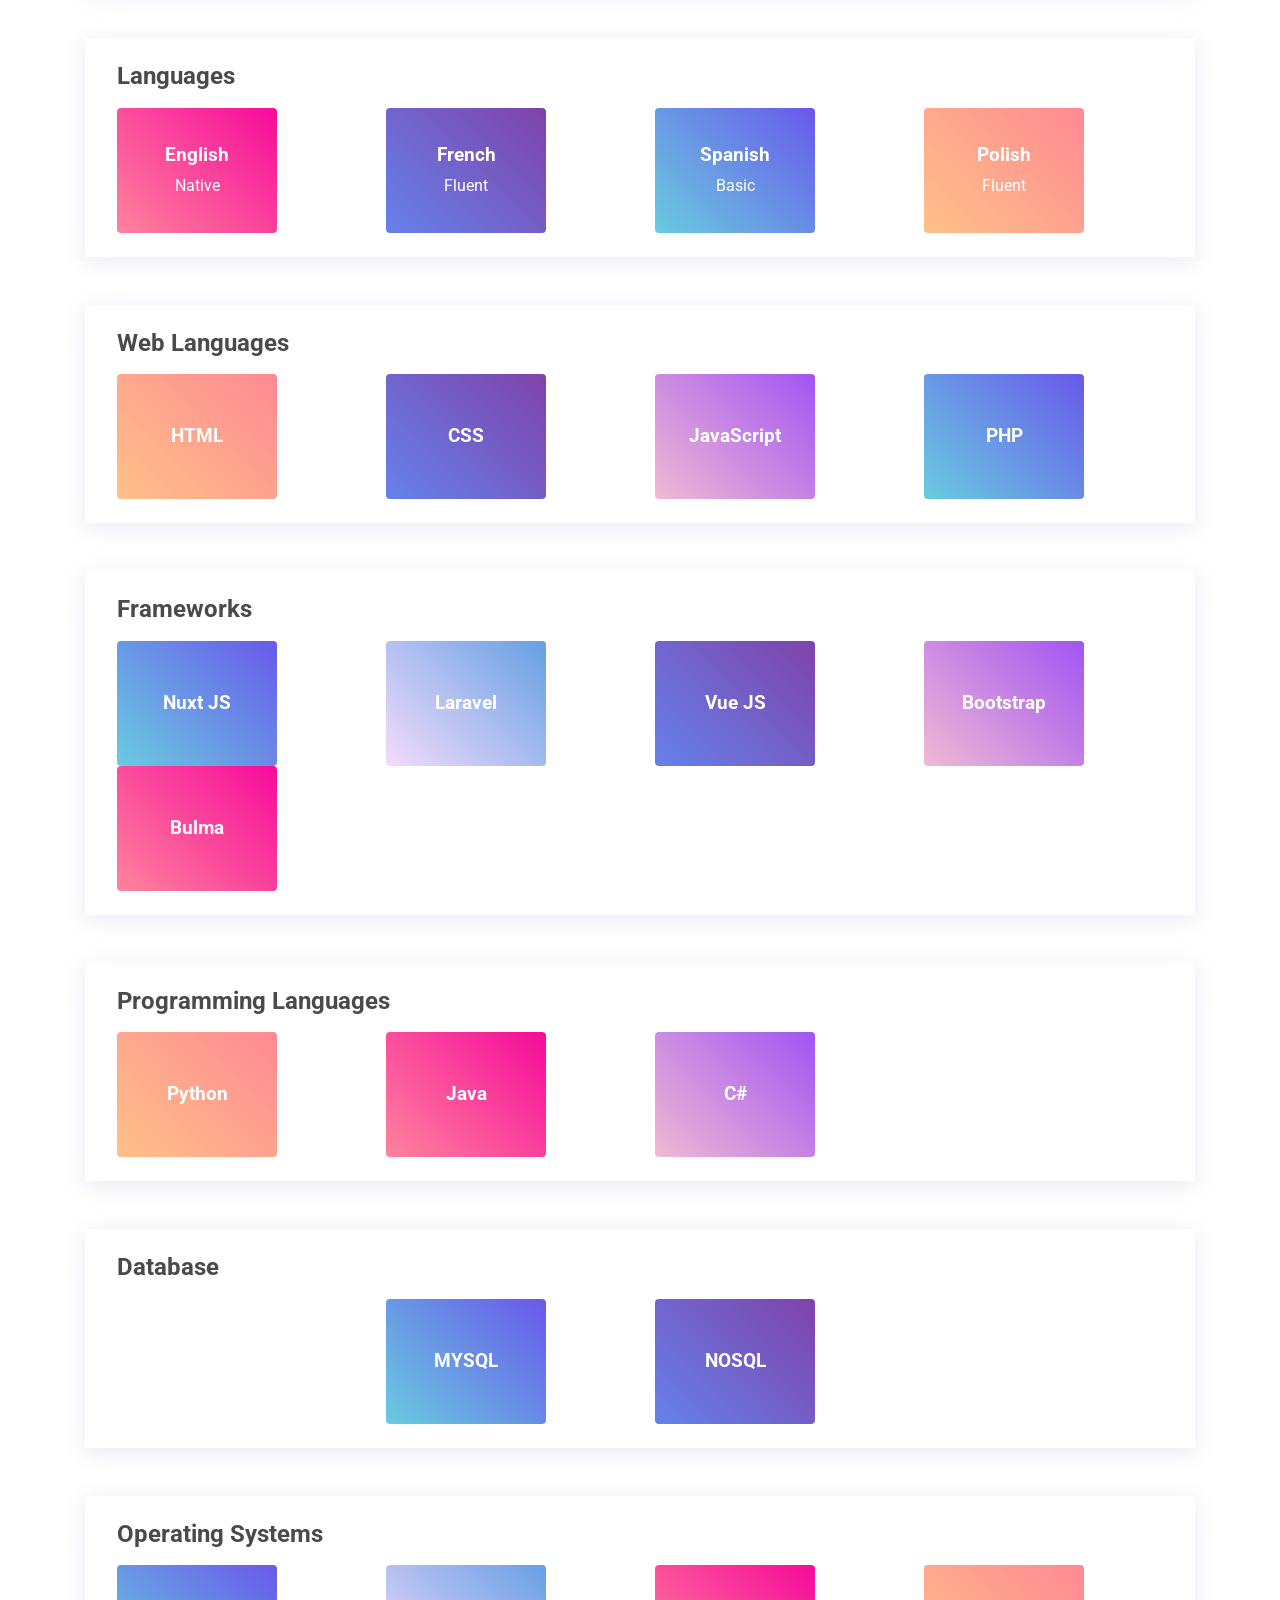
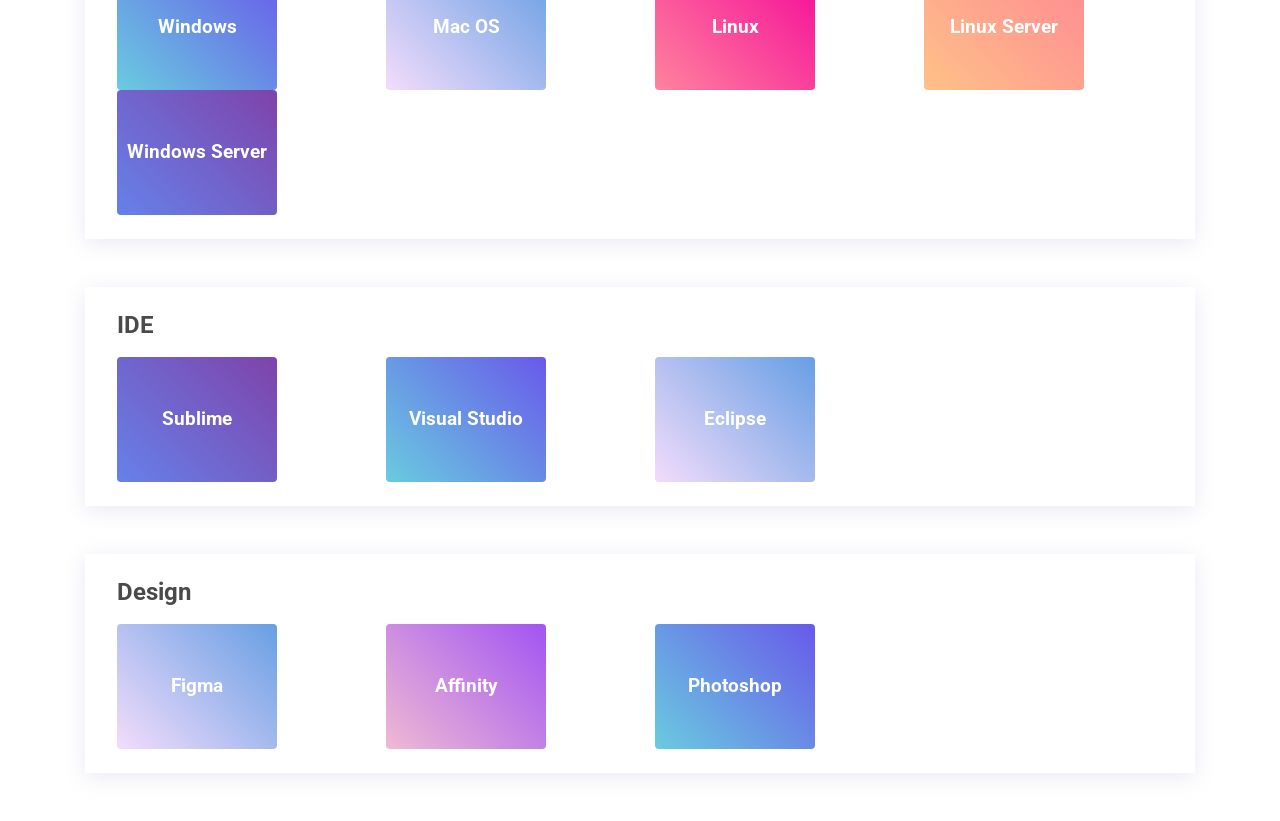
==== commit bcf68362: "SQL added" ====
--- a/index.html
+++ b/index.html
@@ -243,7 +243,31 @@
 		</div>
 		<br>
 		<br>
-				<div class="resume-card">
+		<div class="resume-card">
+			<div class="card-container">
+			<h4 class="resume-card-title">Database</h4>
+			<div class="row">
+				<div class="col-md-3">
+					<div class="skills-card lavendar">
+						<h6 class="skills-card-title">SQL</h6>
+					</div>
+				</div>
+				<div class="col-md-3">
+					<div class="skills-card blue">
+						<h6 class="skills-card-title">MYSQL</h6>
+					</div>
+				</div>
+				<div class="col-md-3">
+					<div class="skills-card purple">
+						<h6 class="skills-card-title">NOSQL</h6>
+					</div>
+				</div>
+			</div>
+			</div>
+		</div>
+		<br>
+		<br>
+		<div class="resume-card">
 			<div class="card-container">
 			<h4 class="resume-card-title">Operating Systems</h4>
 			<div class="row">
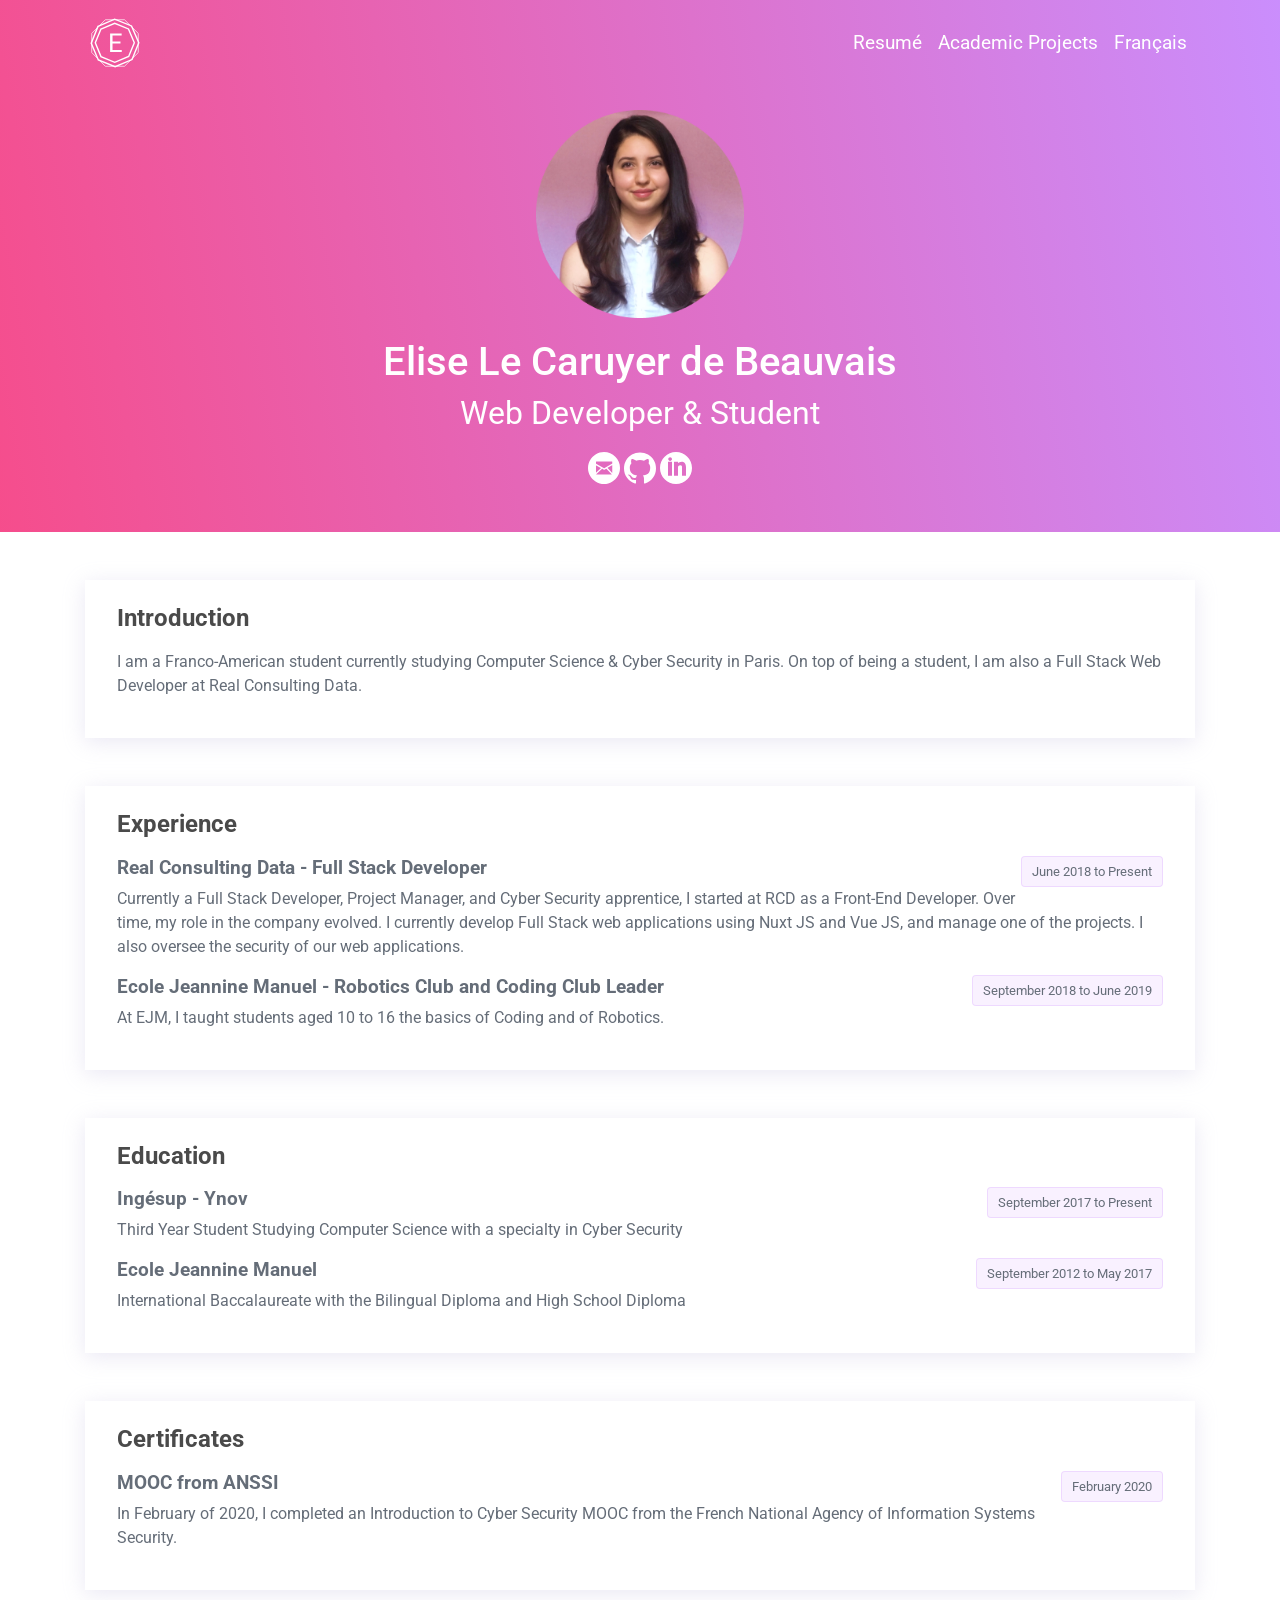
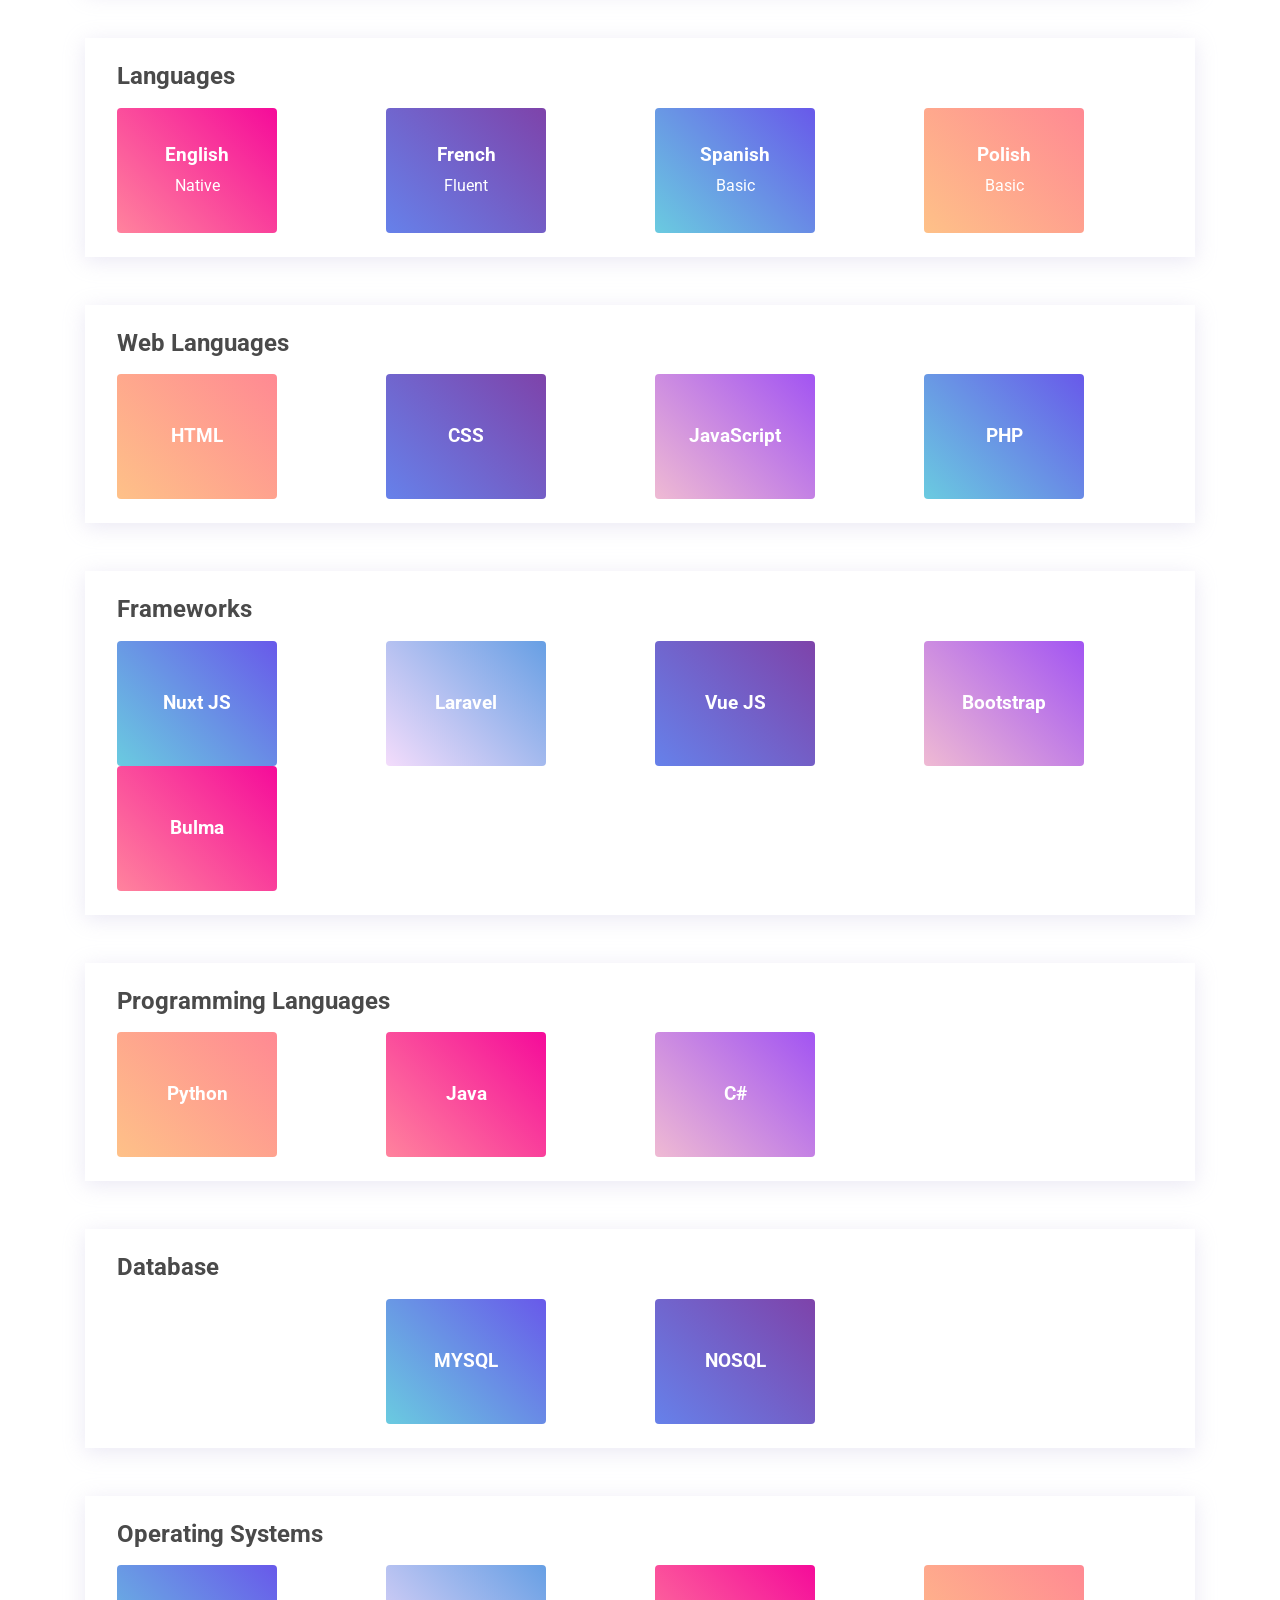
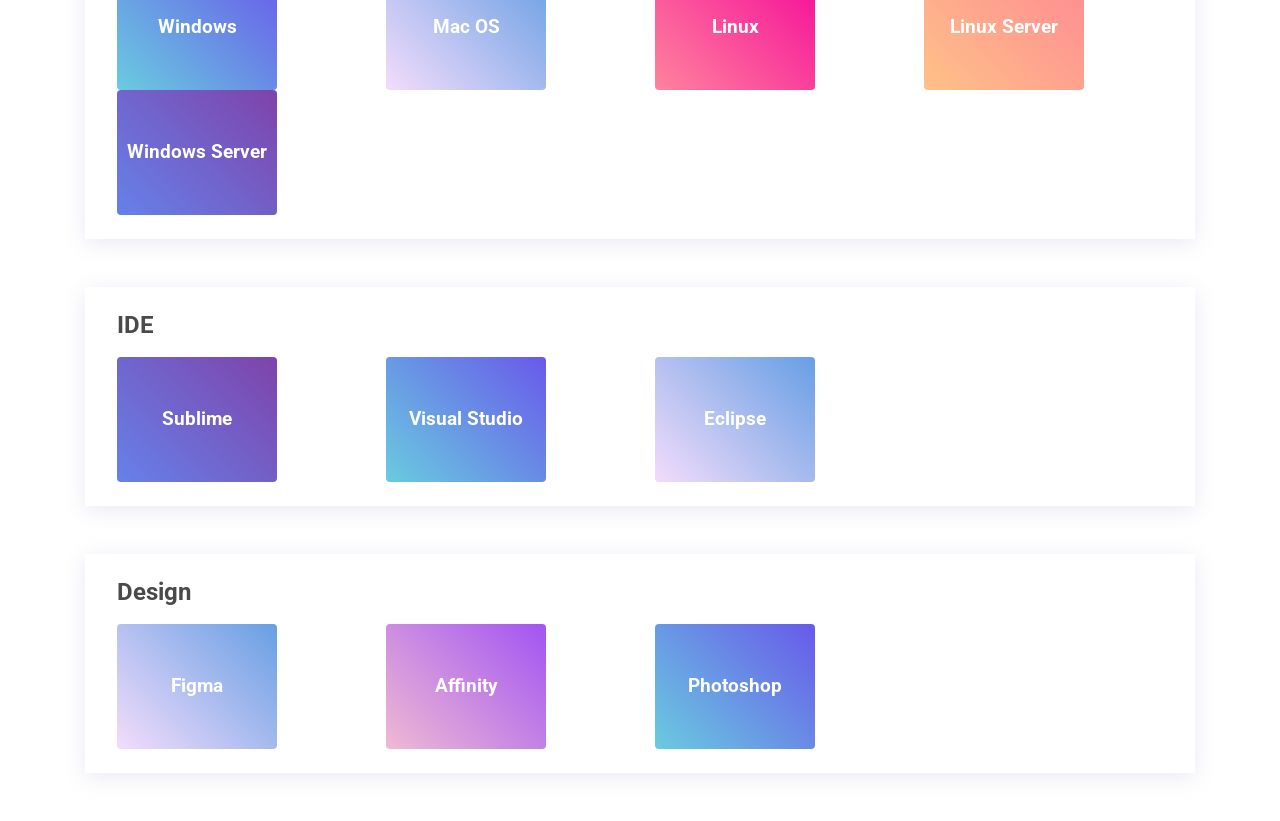
==== commit 9bf17012: "Small Typo" ====
--- a/index.html
+++ b/index.html
@@ -146,7 +146,7 @@
 				<div class="col-md-3">
 					<div class="skills-card orange">
 						<h6 class="skills-card-title" style="padding-top: 15px !important;">Polish</h6>
-						<p class="skills-card-subtitle">Fluent</p>
+						<p class="skills-card-subtitle">Basic</p>
 					</div>
 				</div>
 			</div>
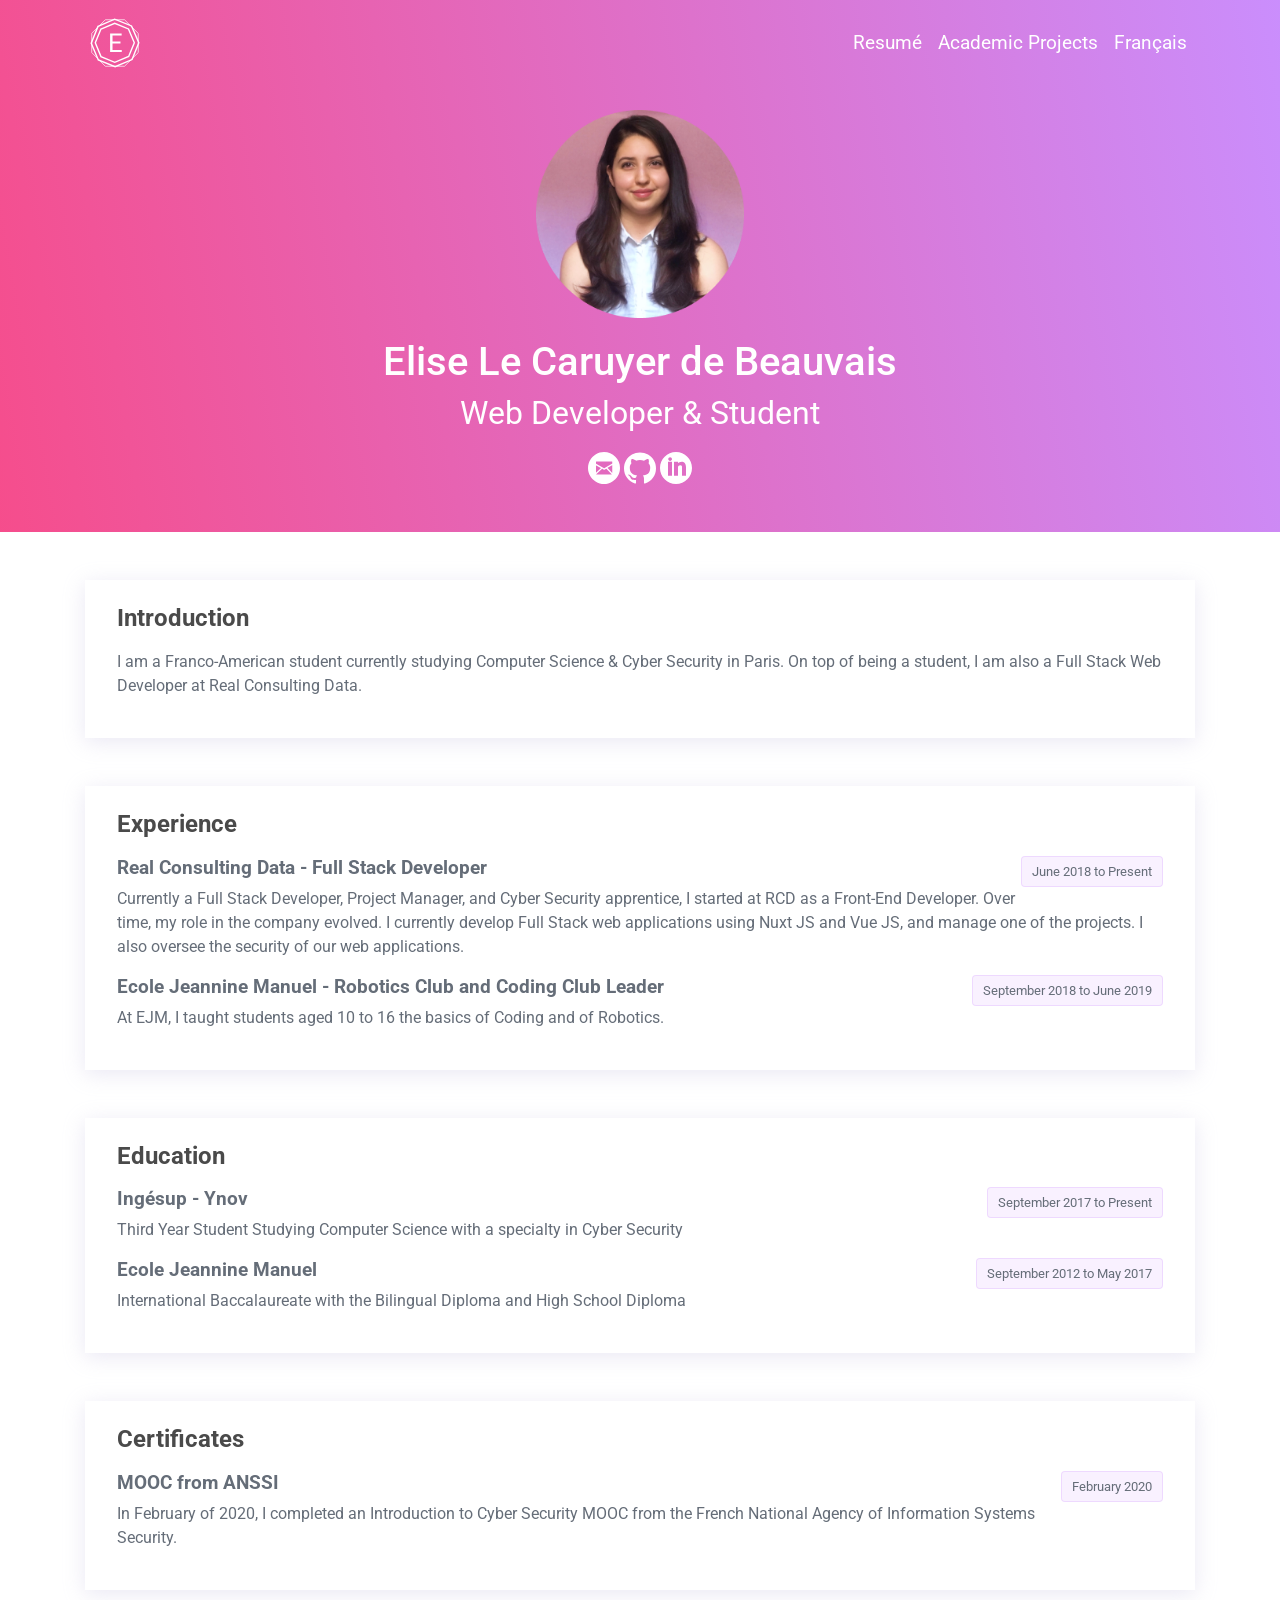
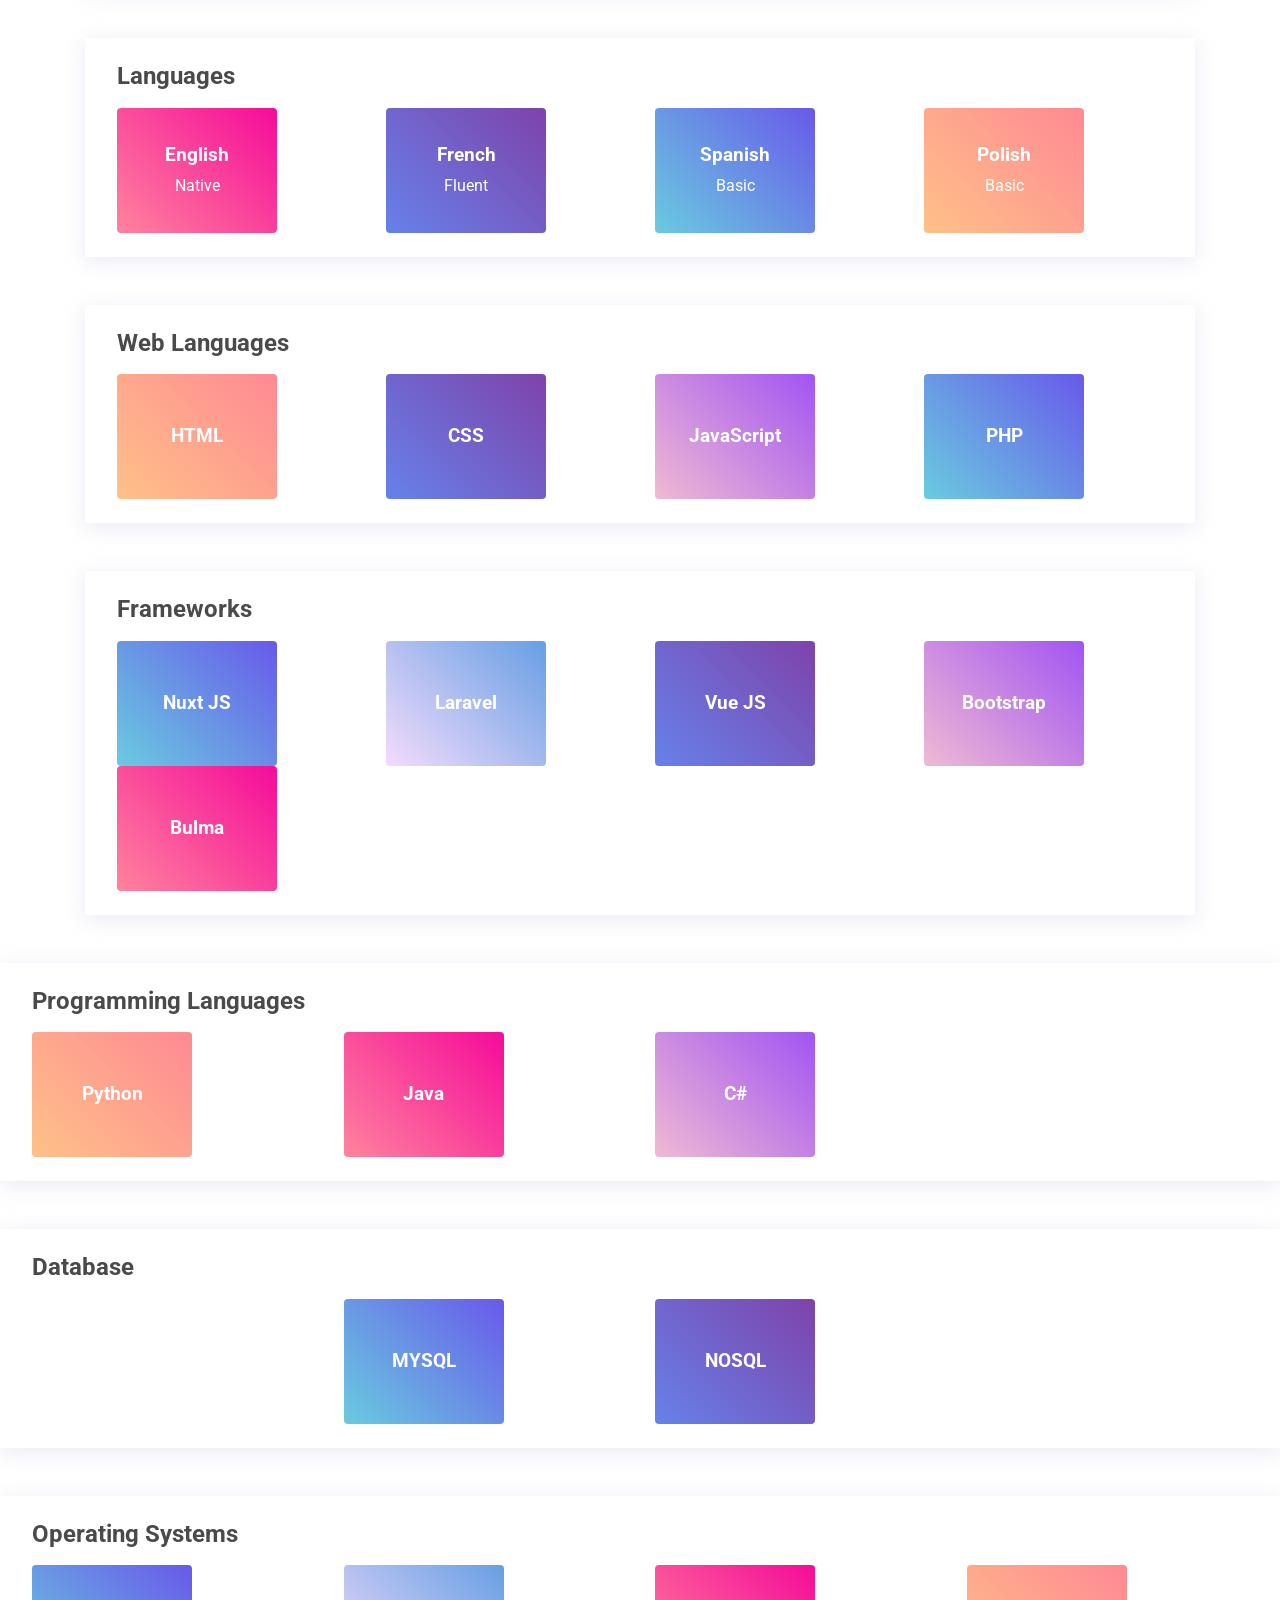
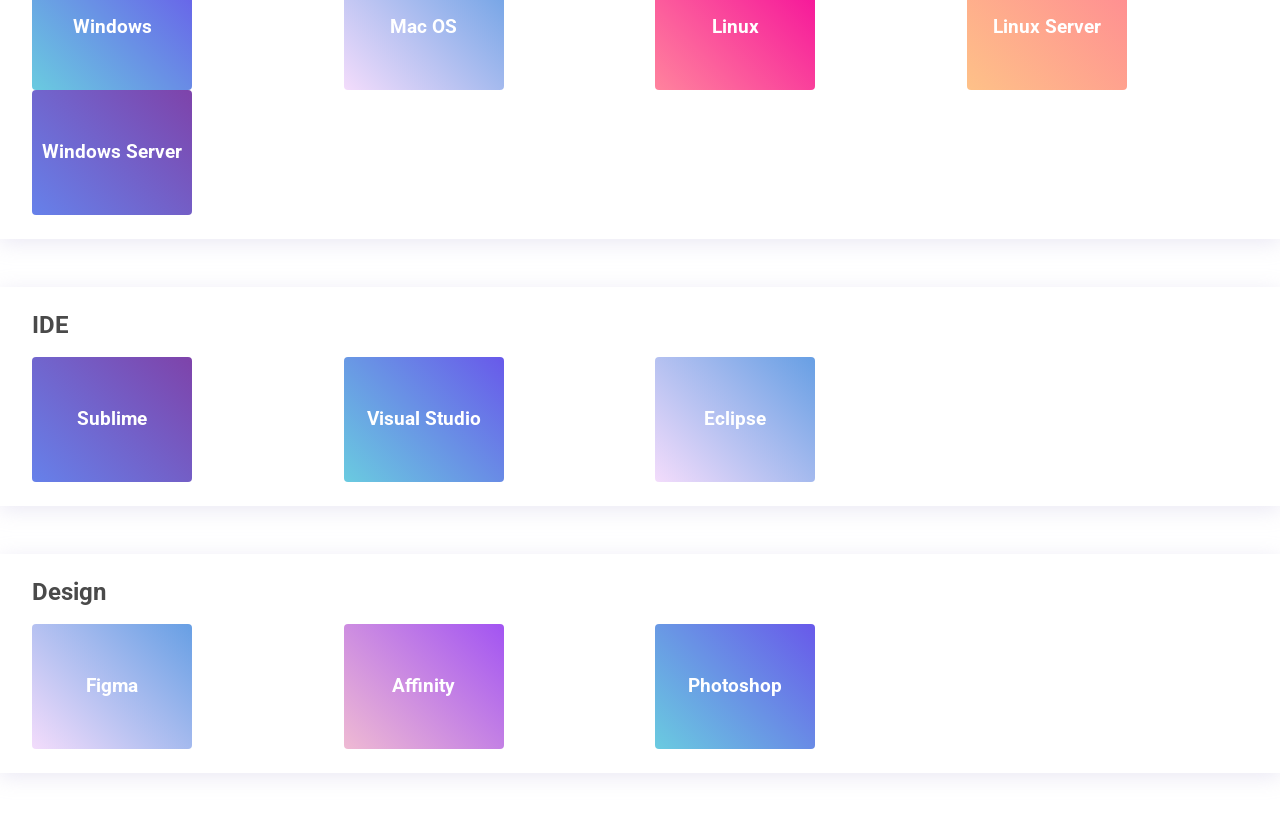
==== commit 0be931f3: "CSS Modification" ====
--- a/index.html
+++ b/index.html
@@ -208,6 +208,8 @@
 						<h6 class="skills-card-title">Bootstrap</h6>
 					</div>
 				</div>
+				</div>
+				<div class="row>
 				<div class="col-md-3">
 					<div class="skills-card pink">
 						<h6 class="skills-card-title">Bulma</h6>
@@ -291,6 +293,8 @@
 						<h6 class="skills-card-title">Linux Server</h6>
 					</div>
 				</div>
+				</div>
+				<div class="row">
 				<div class="col-md-3">
 					<div class="skills-card purple">
 						<h6 class="skills-card-title">Windows Server</h6>
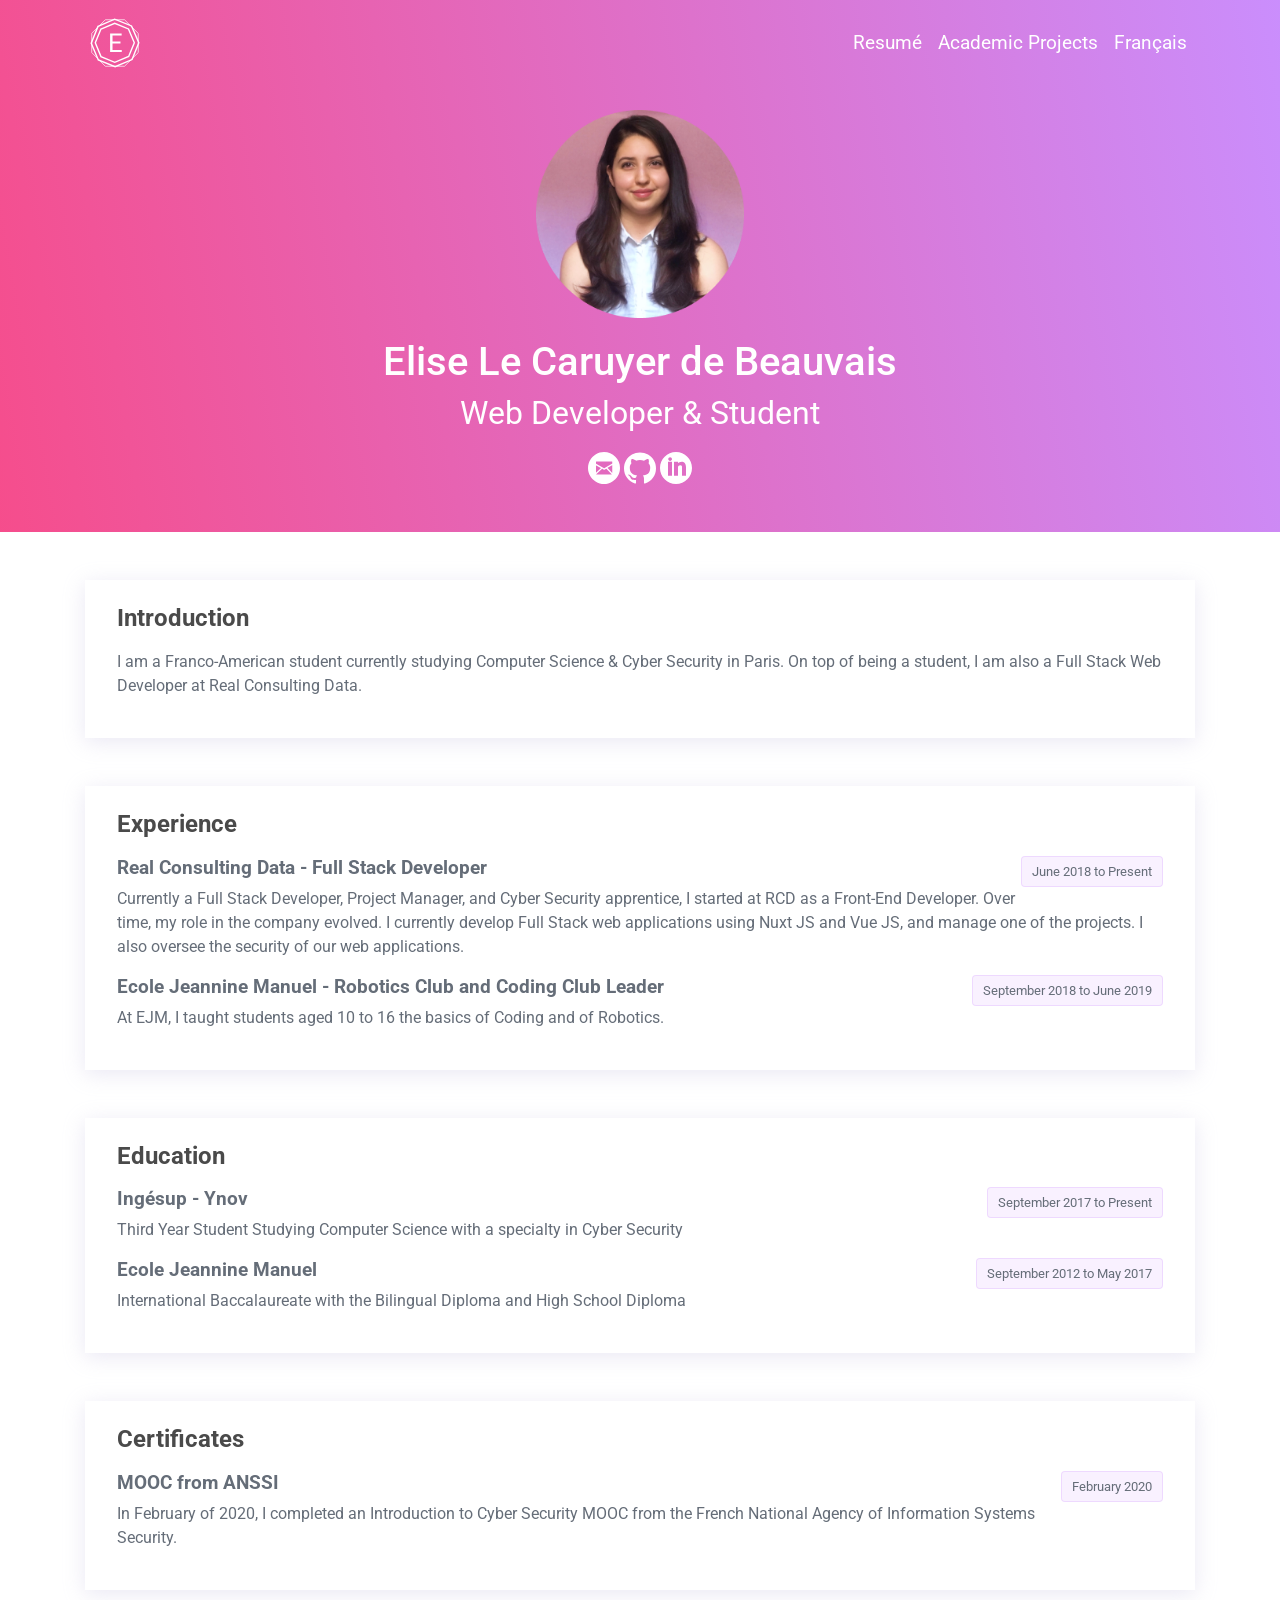
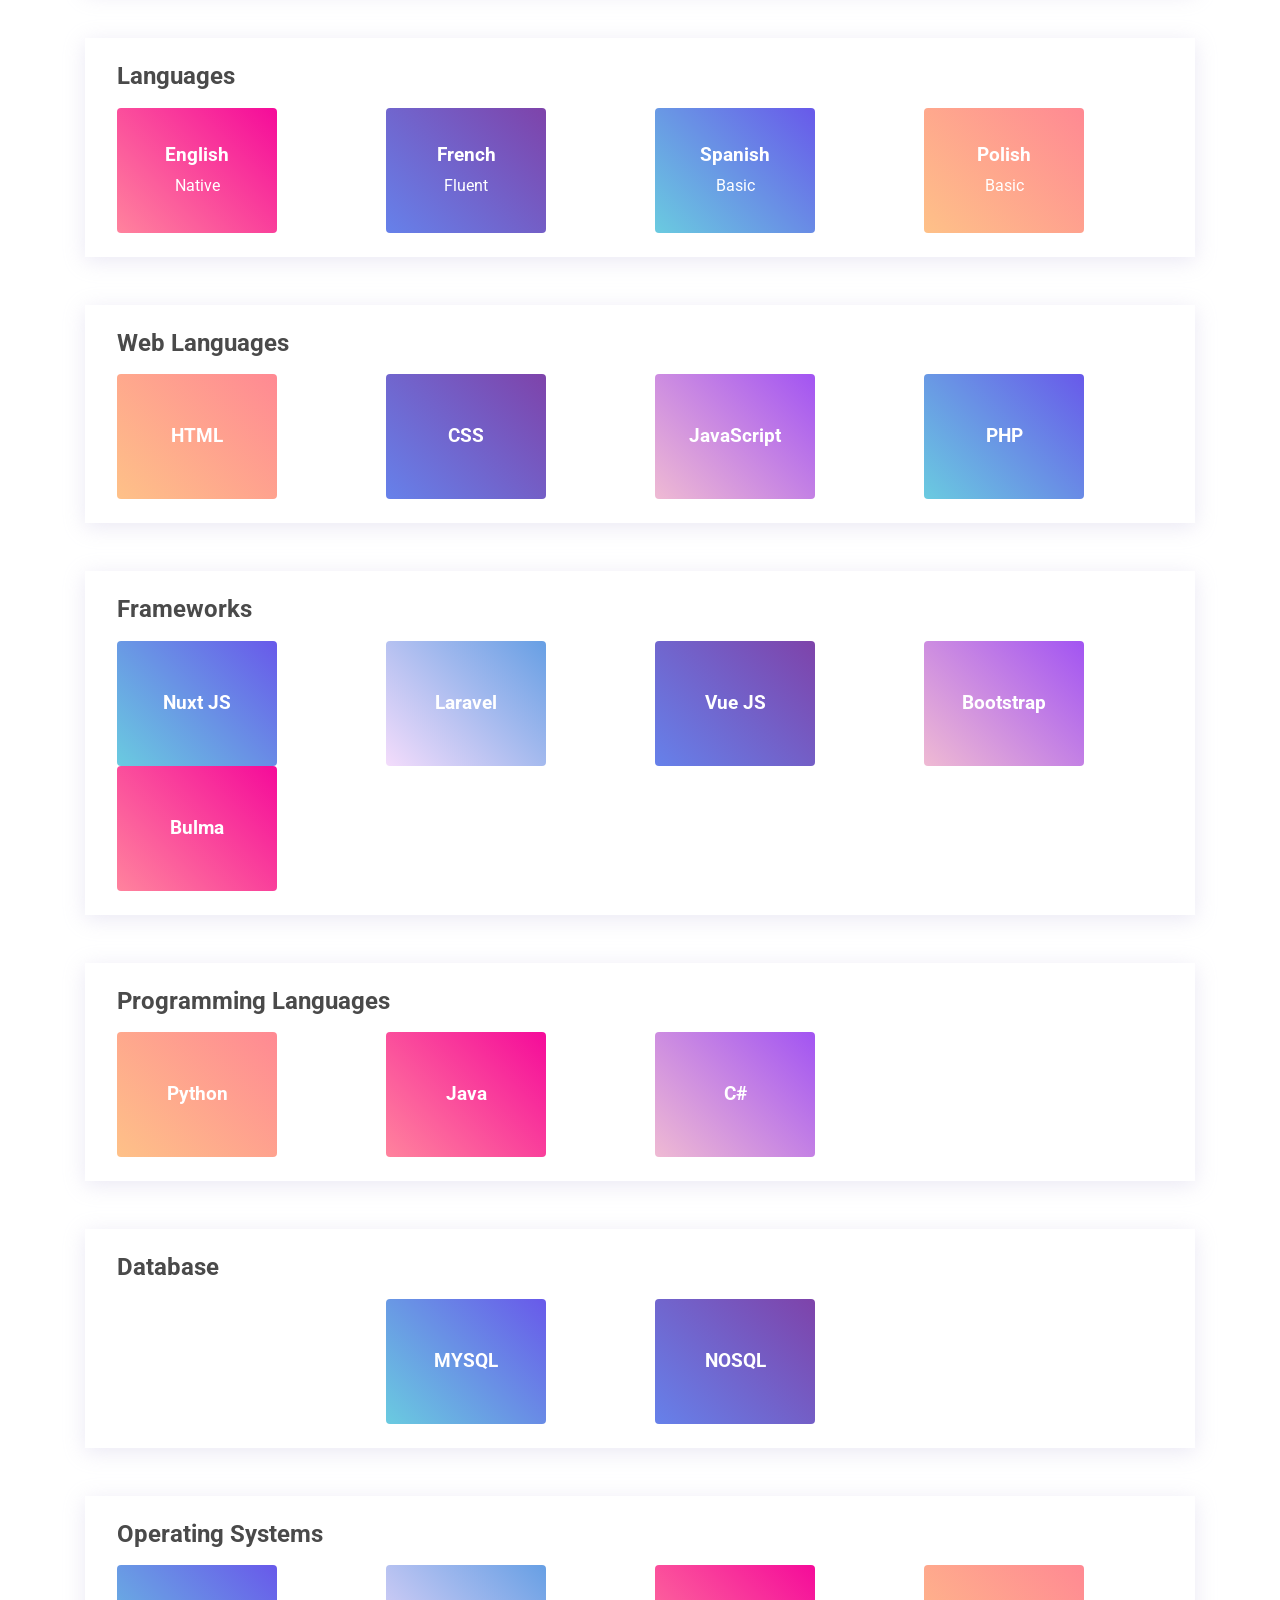
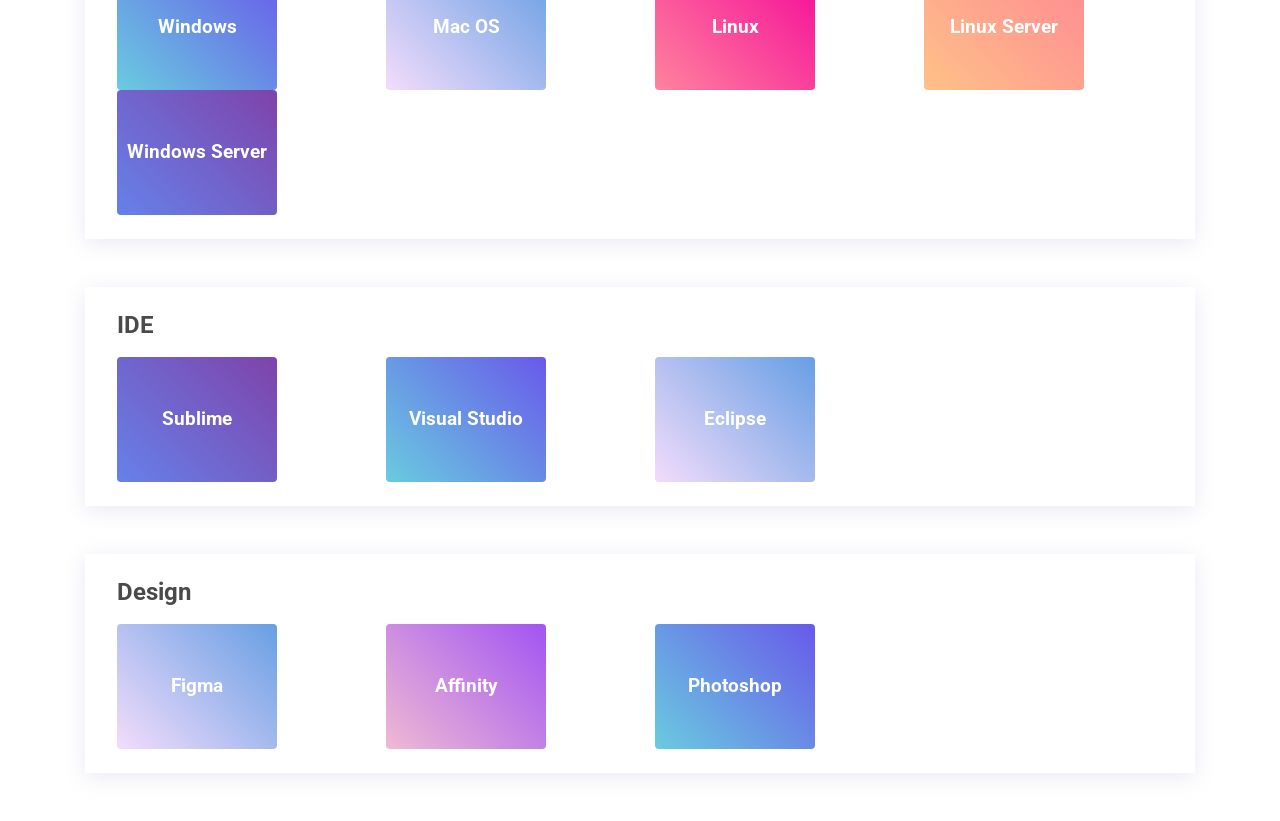
==== commit 526a98c2: "CSS mod" ====
--- a/index.html
+++ b/index.html
@@ -208,8 +208,6 @@
 						<h6 class="skills-card-title">Bootstrap</h6>
 					</div>
 				</div>
-				</div>
-				<div class="row>
 				<div class="col-md-3">
 					<div class="skills-card pink">
 						<h6 class="skills-card-title">Bulma</h6>
@@ -293,8 +291,6 @@
 						<h6 class="skills-card-title">Linux Server</h6>
 					</div>
 				</div>
-				</div>
-				<div class="row">
 				<div class="col-md-3">
 					<div class="skills-card purple">
 						<h6 class="skills-card-title">Windows Server</h6>
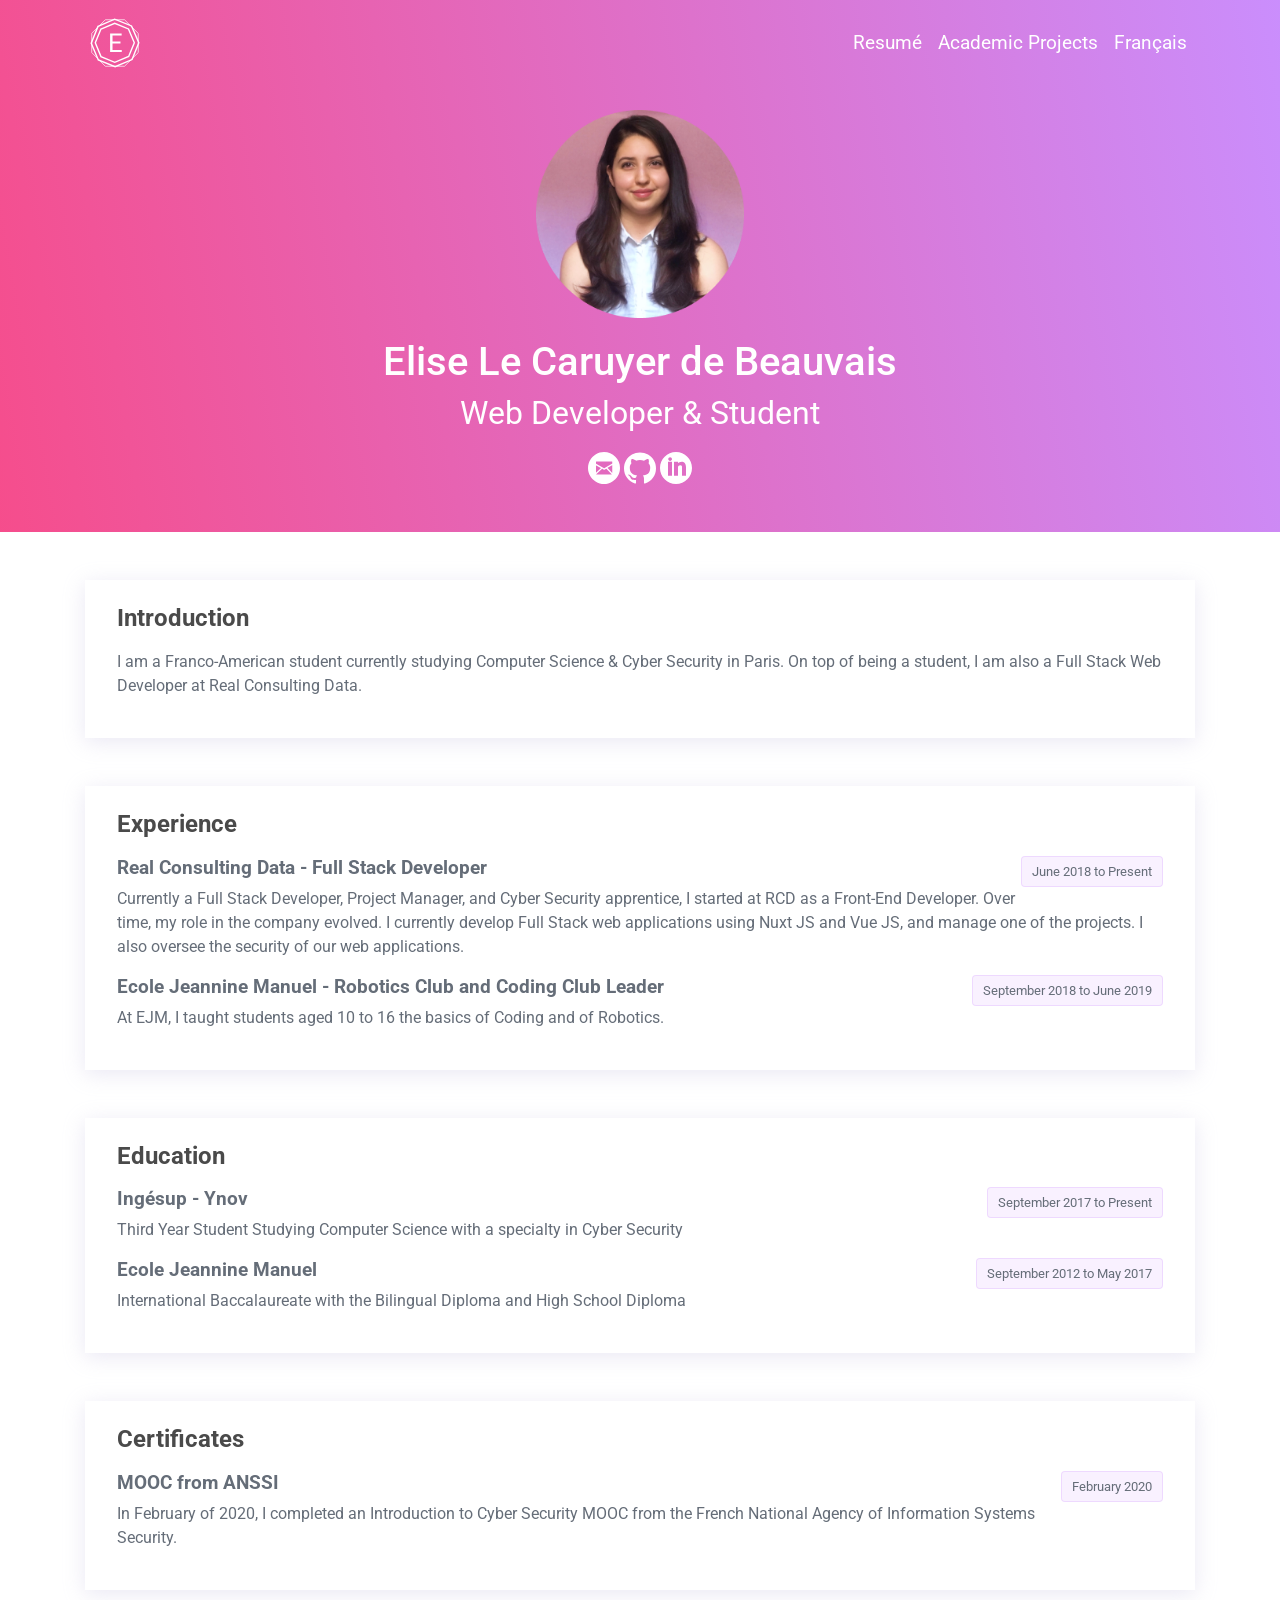
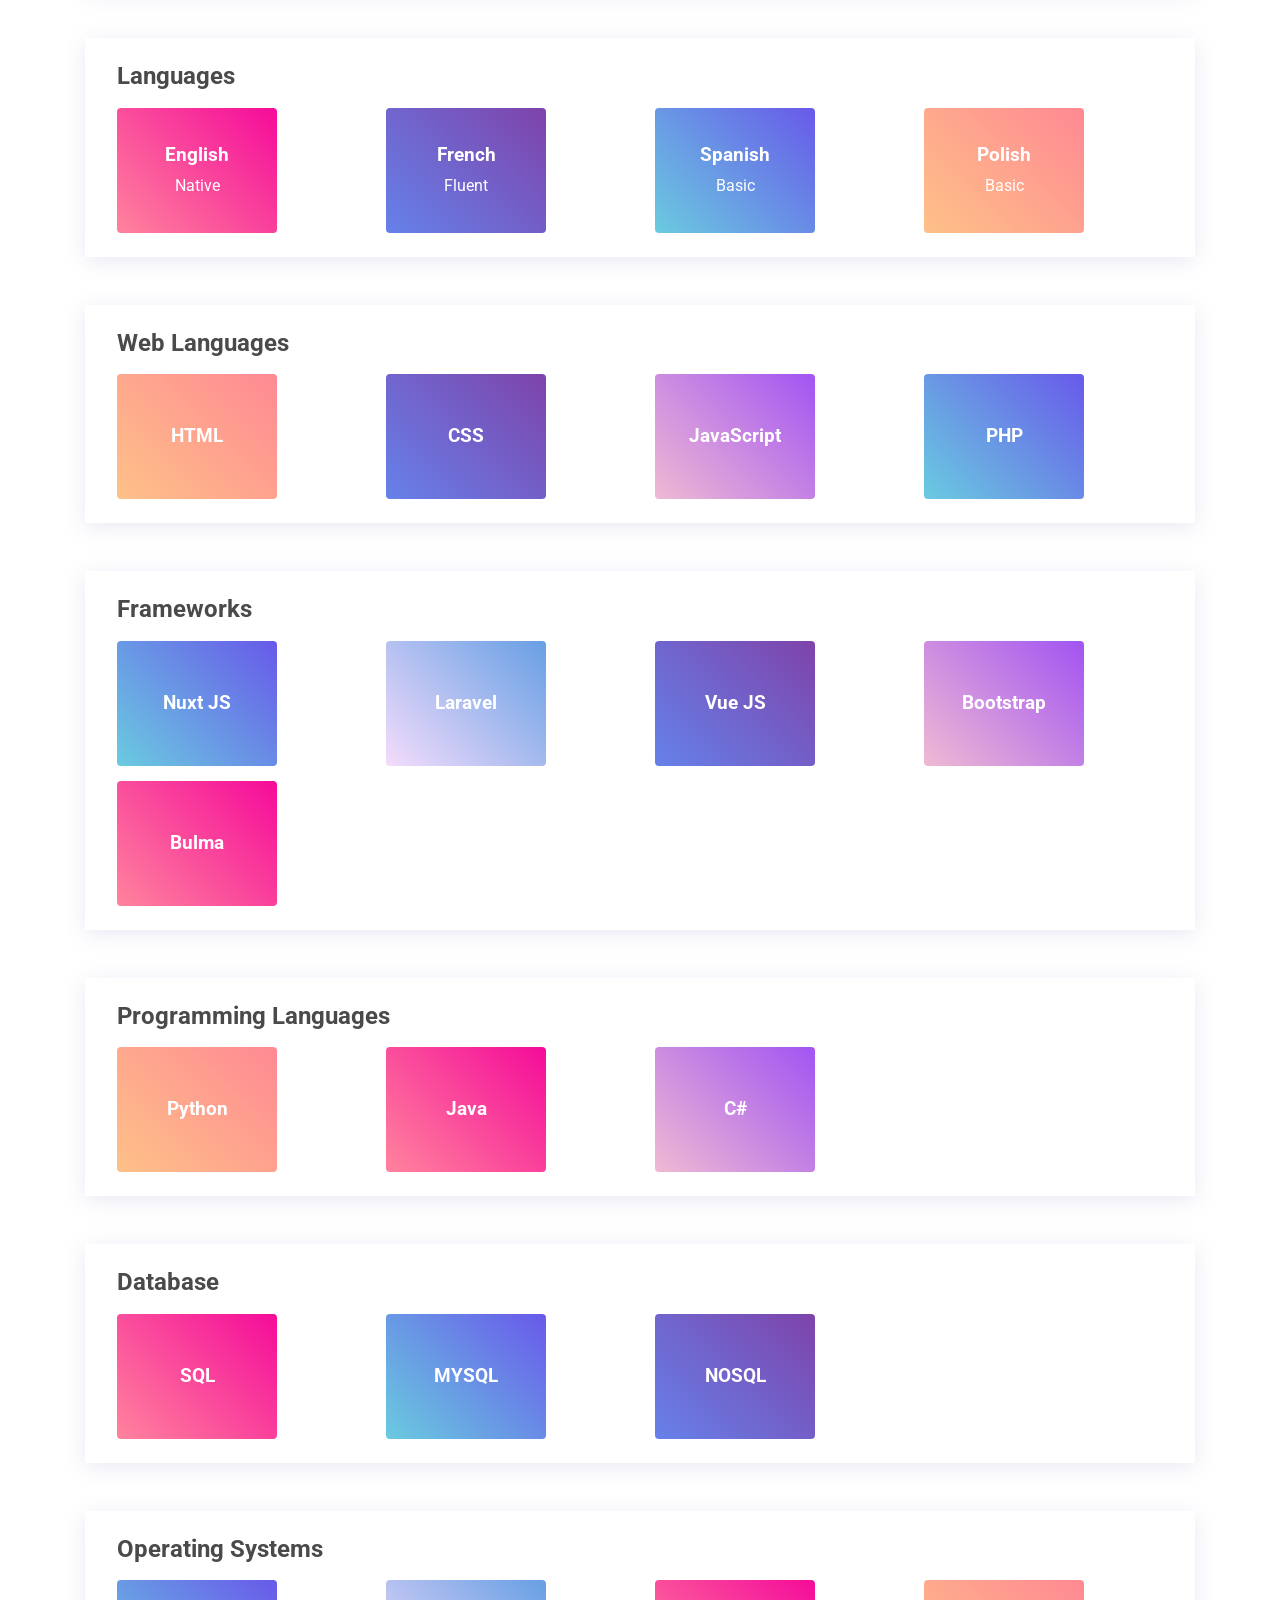
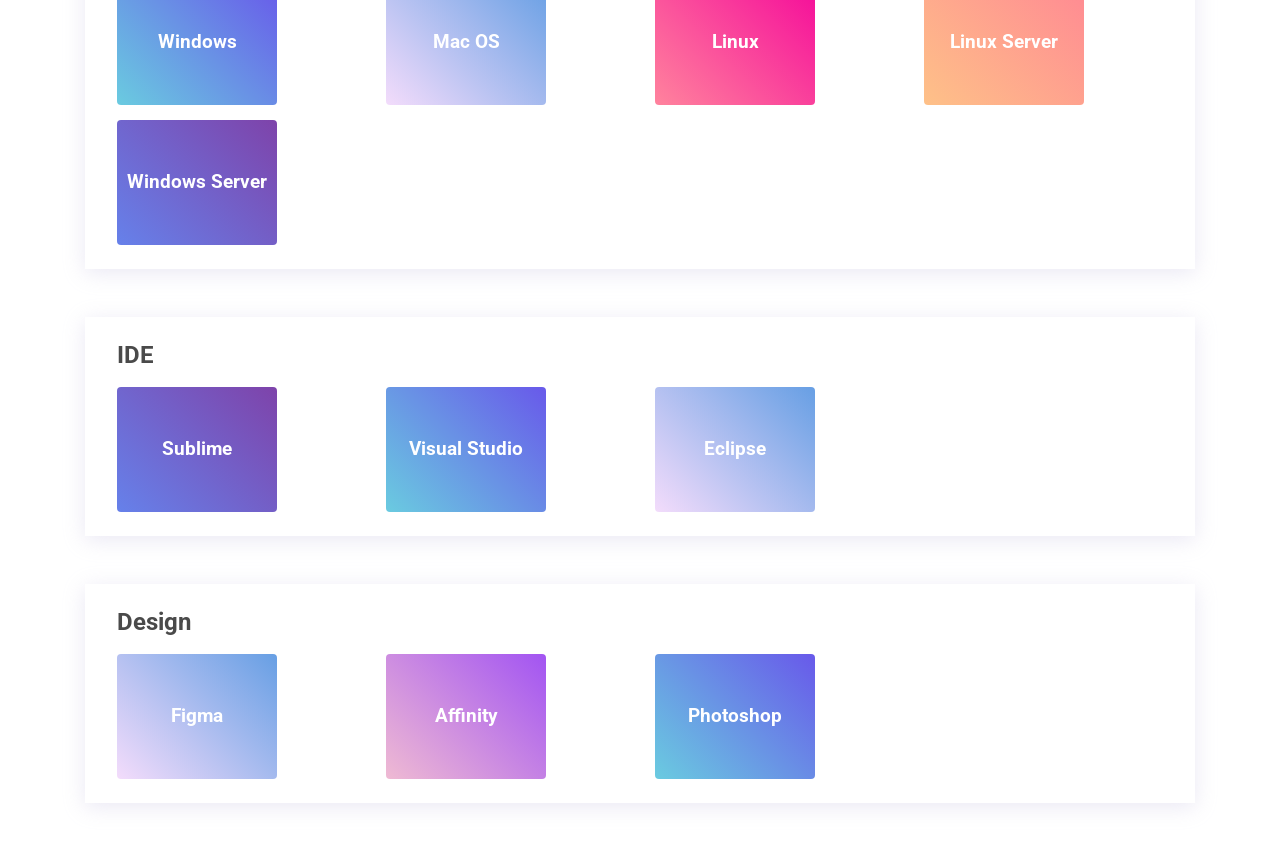
==== commit 159fcdbc: "CSS Mod" ====
--- a/index.html
+++ b/index.html
@@ -209,7 +209,7 @@
 					</div>
 				</div>
 				<div class="col-md-3">
-					<div class="skills-card pink">
+					<div class="skills-card pink" style="margin-top: 15px;">
 						<h6 class="skills-card-title">Bulma</h6>
 					</div>
 				</div>
@@ -248,7 +248,7 @@
 			<h4 class="resume-card-title">Database</h4>
 			<div class="row">
 				<div class="col-md-3">
-					<div class="skills-card lavendar">
+					<div class="skills-card pink">
 						<h6 class="skills-card-title">SQL</h6>
 					</div>
 				</div>
@@ -292,7 +292,7 @@
 					</div>
 				</div>
 				<div class="col-md-3">
-					<div class="skills-card purple">
+					<div class="skills-card purple" style="margin-top: 15px;">
 						<h6 class="skills-card-title">Windows Server</h6>
 					</div>
 				</div>
